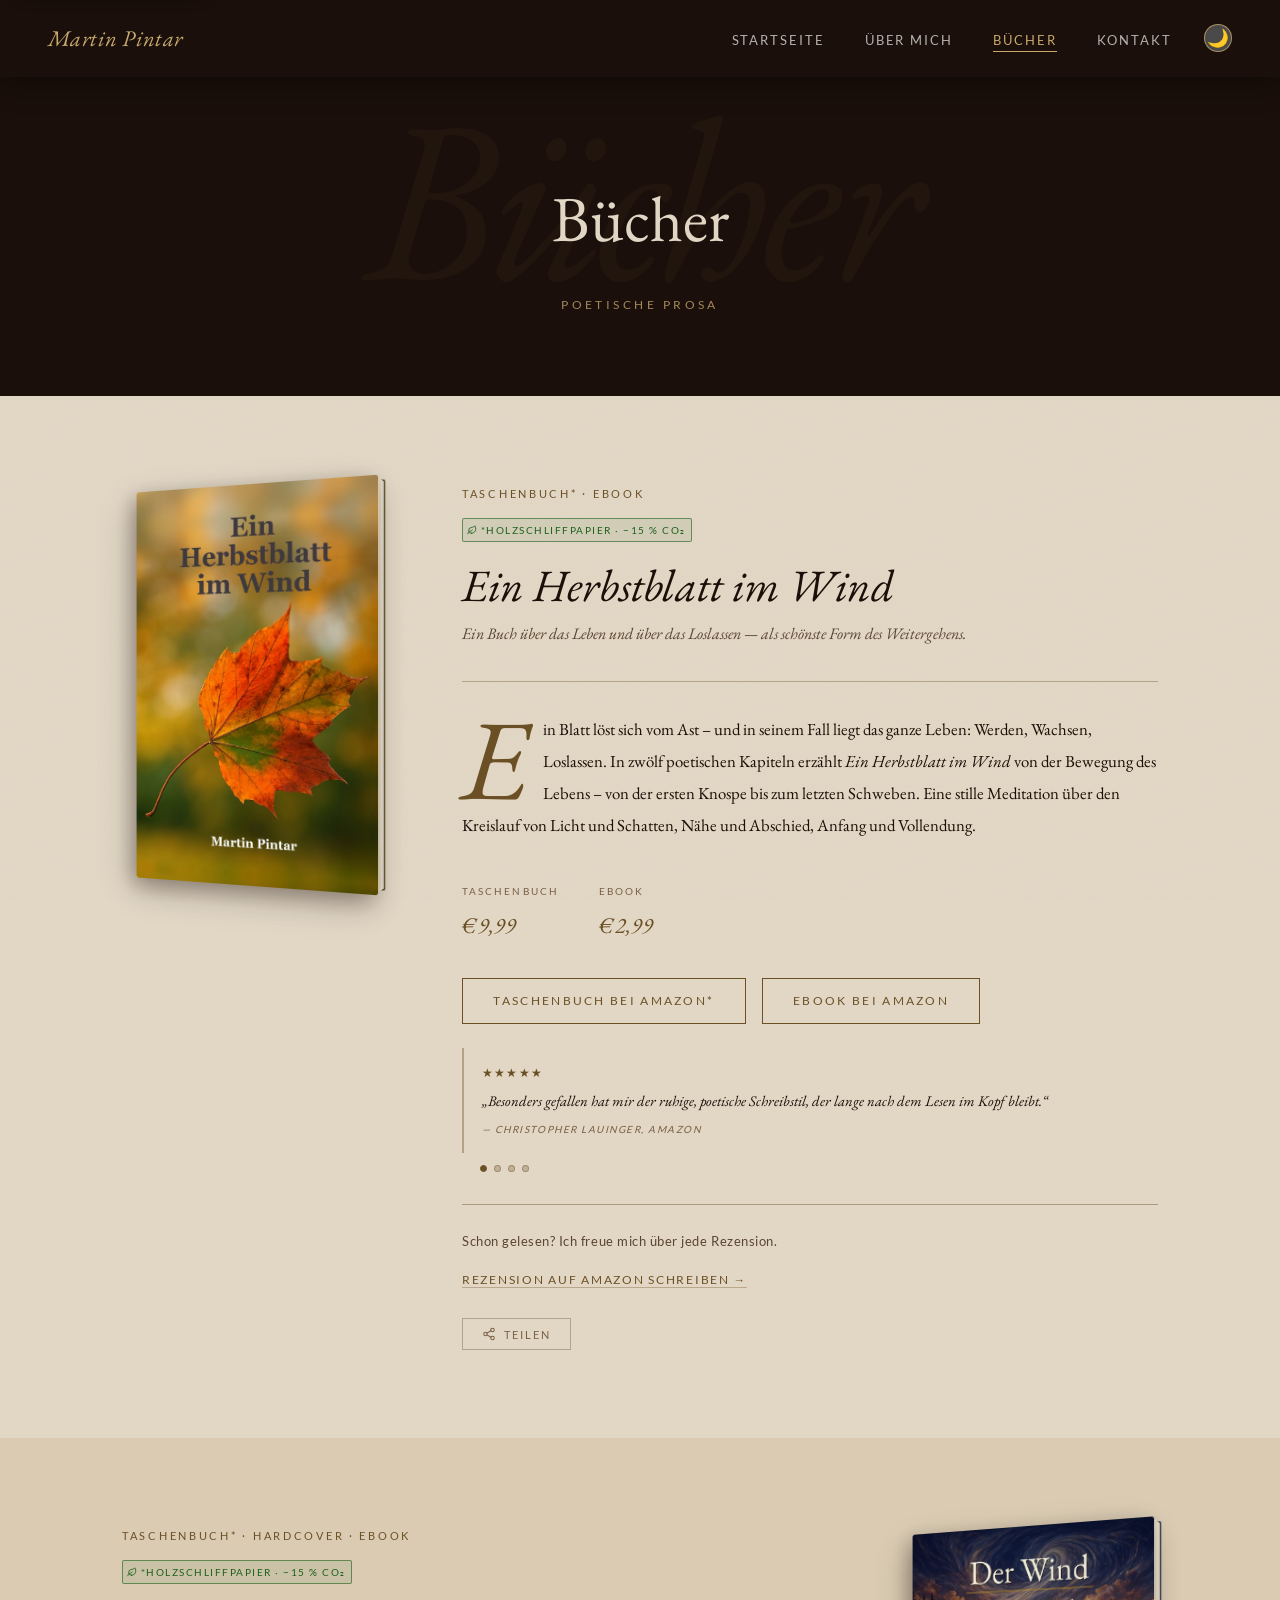
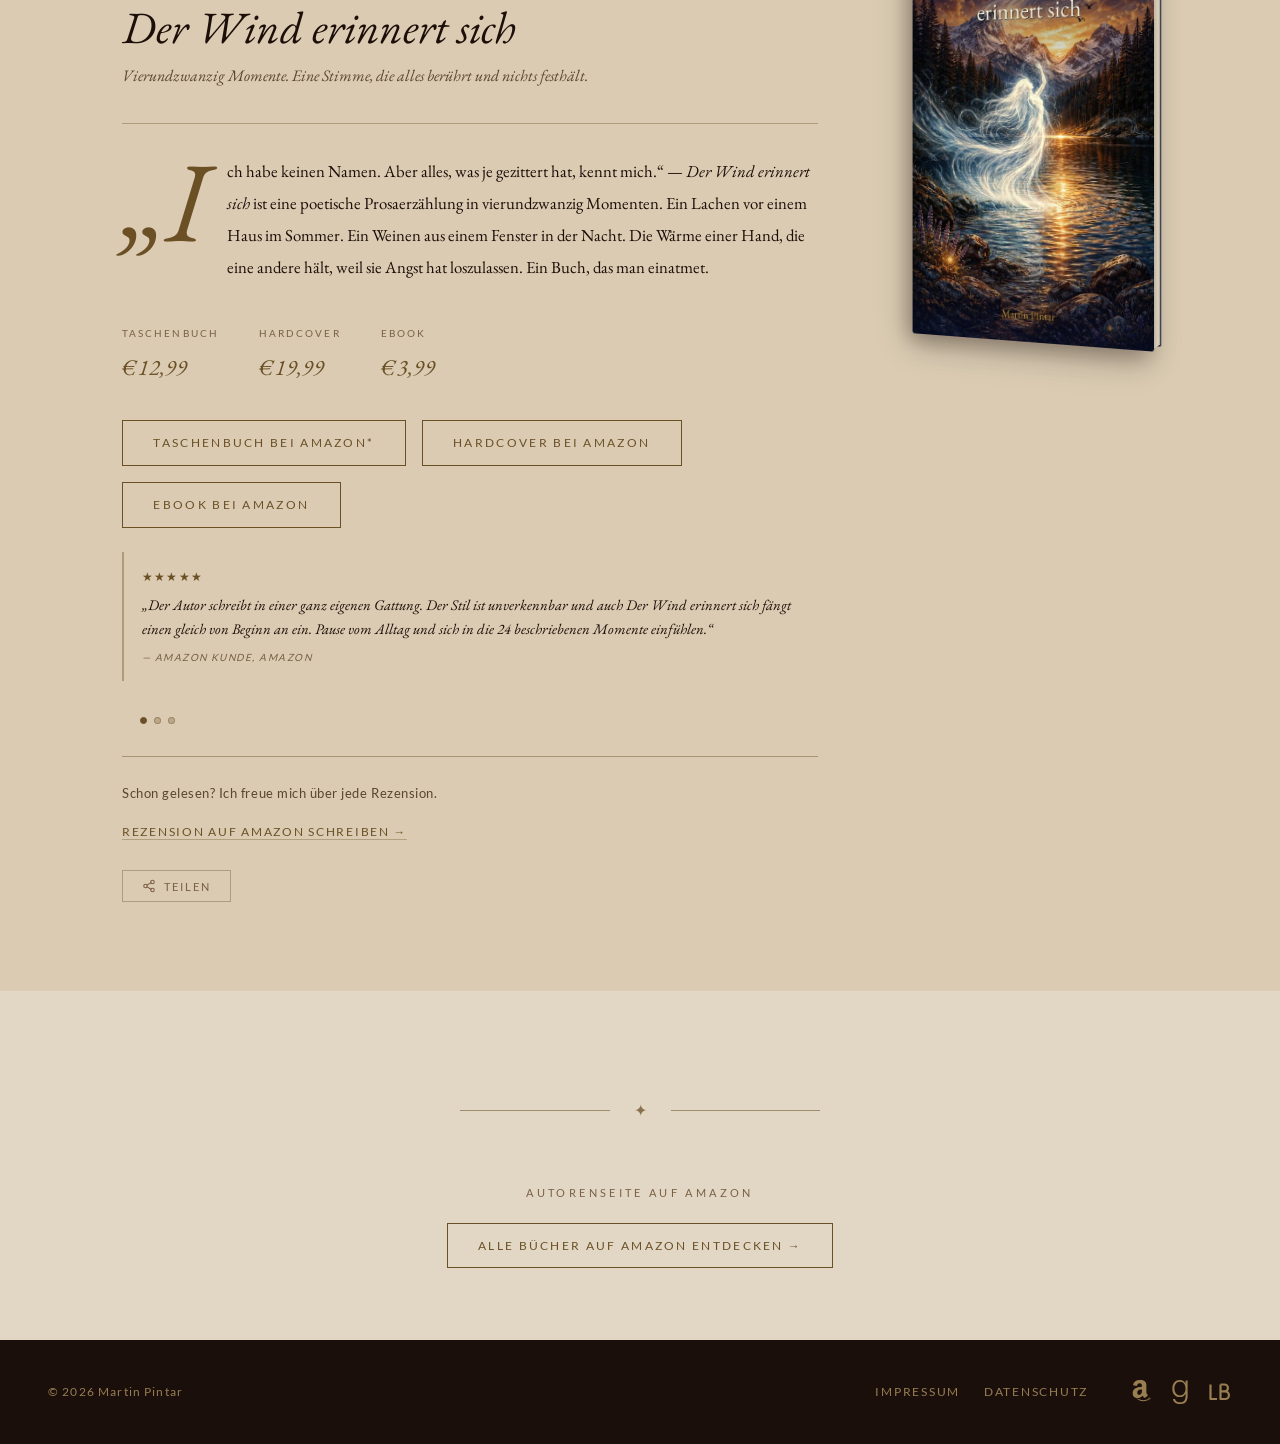
==== buecher/index.html @ 74aa2c6c "robots.txt: Deko-Videos fuer Crawler sperren (Search Console Videoindexierung)" ====
<!DOCTYPE html>
<html lang="de">
<head>
  <meta charset="UTF-8">
  <script>(function(){var t=localStorage.getItem('mp-theme');if(!t)t=window.matchMedia('(prefers-color-scheme: dark)').matches?'dark':'light';document.documentElement.setAttribute('data-theme',t);})();</script>
  <meta name="viewport" content="width=device-width, initial-scale=1.0">
  <meta name="theme-color" content="#1A0F0A">
  <meta name="description" content="Poetische Prosa über Vergehen und Loslassen: „Ein Herbstblatt im Wind“ und „Der Wind erinnert sich“ — beide Bücher von Martin Pintar jetzt bei Amazon.">
  <title>Bücher — Martin Pintar</title>
  <link rel="canonical" href="https://martinpintar.at/buecher/">
  <meta property="og:type" content="website">
  <meta property="og:locale" content="de_AT">
  <meta property="og:url" content="https://martinpintar.at/buecher/">
  <meta property="og:title" content="Bücher — Martin Pintar">
  <meta property="og:description" content="&#x201E;Ein Herbstblatt im Wind&#x201C; und &#x201E;Der Wind erinnert sich&#x201C; — poetische Prosa von Martin Pintar, jetzt bei Amazon.">
  <meta property="og:image" content="https://martinpintar.at/assets/images/og-image-2026-10.jpg">
  <meta property="og:image:width" content="1200">
  <meta property="og:image:height" content="630">
  <meta property="og:image:alt" content="Die Buchcover von „Ein Herbstblatt im Wind“ und „Der Wind erinnert sich“ neben dem Schriftzug Martin Pintar">
  <meta property="og:site_name" content="Martin Pintar">
  <meta name="twitter:card" content="summary_large_image">
  <meta name="twitter:title" content="Bücher — Martin Pintar">
  <meta name="twitter:description" content="„Ein Herbstblatt im Wind“ und „Der Wind erinnert sich“ — poetische Prosa von Martin Pintar, jetzt bei Amazon.">
  <meta name="twitter:image" content="https://martinpintar.at/assets/images/og-image-2026-10.jpg">
  <meta name="twitter:image:alt" content="Die Buchcover von „Ein Herbstblatt im Wind“ und „Der Wind erinnert sich“ neben dem Schriftzug Martin Pintar">
  <script type="application/ld+json">
  [
    {
      "@context": "https://schema.org",
      "@type": "Book",
      "name": "Ein Herbstblatt im Wind",
      "author": { "@type": "Person", "name": "Martin Pintar" },
      "image": "https://martinpintar.at/assets/images/herbstblatt-cover-2026-10.jpg",
      "inLanguage": "de",
      "genre": "Poetische Prosa",
      "isbn": "9798258883971",
      "url": "https://www.amazon.de/dp/B0GYS3BBGW",
      "sameAs": "https://data.onb.ac.at/rec/AC18091130",
      "additionalProperty": {
        "@type": "PropertyValue",
        "name": "Druckpapier",
        "value": "Holzschliffpapier — mind. 15 % weniger CO₂-Emissionen"
      },
      "offers": [
        { "@type": "Offer", "price": "9.99", "priceCurrency": "EUR", "name": "Taschenbuch",
          "url": "https://www.amazon.de/dp/B0GYS3BBGW", "availability": "https://schema.org/InStock" },
        { "@type": "Offer", "price": "2.99",  "priceCurrency": "EUR", "name": "eBook",
          "url": "https://www.amazon.de/dp/B0GYVGX87T", "availability": "https://schema.org/InStock" }
      ]
    },
    {
      "@context": "https://schema.org",
      "@type": "Book",
      "name": "Der Wind erinnert sich",
      "author": { "@type": "Person", "name": "Martin Pintar" },
      "image": "https://martinpintar.at/assets/images/wind-cover.jpg",
      "inLanguage": "de",
      "genre": "Poetische Prosa",
      "isbn": "9798258887832",
      "url": "https://www.amazon.de/dp/B0GYQMR2WS",
      "sameAs": "https://data.onb.ac.at/rec/AC17895064",
      "offers": [
        { "@type": "Offer", "price": "12.99", "priceCurrency": "EUR", "name": "Taschenbuch",
          "url": "https://www.amazon.de/dp/B0HP9TMFHB", "availability": "https://schema.org/InStock",
          "itemOffered": {
            "@type": "Product",
            "name": "Der Wind erinnert sich (Taschenbuch)",
            "additionalProperty": {
              "@type": "PropertyValue",
              "name": "Druckpapier",
              "value": "Holzschliffpapier — mind. 15 % weniger CO₂-Emissionen"
            }
          } },
        { "@type": "Offer", "price": "19.99", "priceCurrency": "EUR", "name": "Hardcover",
          "url": "https://www.amazon.de/dp/B0GYQMR2WS", "availability": "https://schema.org/InStock" },
        { "@type": "Offer", "price": "3.99",  "priceCurrency": "EUR", "name": "eBook",
          "url": "https://www.amazon.de/dp/B0GYT1FB84", "availability": "https://schema.org/InStock" }
      ]
    }
  ]
  </script>
  <link rel="preload" href="/assets/fonts/eb-garamond-latin.woff2" as="font" type="font/woff2" crossorigin>
  <link rel="preload" href="/assets/fonts/eb-garamond-italic-latin.woff2" as="font" type="font/woff2" crossorigin>
  <link rel="preload" href="/assets/fonts/lato-400-latin.woff2" as="font" type="font/woff2" crossorigin>
  <link rel="stylesheet" href="/css/style.css?v=202611051555">
  <!-- Seitenübergang Startseite → Bücher: Cover gleitet an seinen Platz (Chrome, Safari 18.2+).
       Rendern wartet, bis #main geparst ist; der Ziel-Eintrag wird sofort sichtbar gesetzt.
       Bei normaler Navigation (nicht Zurück/Vor) springt die Seite vor dem ersten Frame ohne Animation
       zur Sprungmarke, damit das Cover kein wanderndes Ziel verfolgt; sanftes Scrollen ruht nur für die Dauer des Übergangs.
       Die Klasse vt-buch blendet die Startseite sofort aus; die Bücherseite blendet danach langsam ein, die Navigation bleibt als eigene Gruppe stehen. -->
  <link rel="expect" href="#main" blocking="render">
  <script>addEventListener('pagereveal',function(e){if(!e.viewTransition||!location.hash)return;var a=document.getElementById(location.hash.slice(1));var b=a&&a.querySelector('.book-3d');if(!b)return;a.style.transition='none';a.classList.add('visible');var h=document.documentElement;b.style.viewTransitionName='buch-cover';var nv=document.querySelector('.nav');if(nv)nv.style.viewTransitionName='site-nav';h.classList.add('vt-buch');var n=window.navigation&&navigation.activation,t=n?n.navigationType:(performance.getEntriesByType('navigation')[0]||{}).type;if(t==='push'||t==='navigate'){h.style.scrollBehavior='auto';a.scrollIntoView({block:'start',behavior:'instant'});}e.viewTransition.finished.finally(function(){b.style.viewTransitionName='';if(nv)nv.style.viewTransitionName='';h.classList.remove('vt-buch');h.style.scrollBehavior='';});});</script>
  <link rel="icon" type="image/svg+xml" href="/assets/favicon.svg">
  <link rel="icon" type="image/png" sizes="32x32" href="/assets/favicon-32x32.png">
  <link rel="apple-touch-icon" href="/assets/apple-touch-icon.png">
</head>
<body>

  <a href="#main" class="skip-link">Zum Inhalt springen</a>

  <nav class="nav nav--always-dark" id="nav">
    <a href="/" class="nav__logo">Martin Pintar</a>
    <div class="nav__actions">
      <ul class="nav__links" role="list">
        <li><a href="/"      class="nav__link">Startseite</a></li>
        <li><a href="/ueber-mich/" class="nav__link">Über mich</a></li>
        <li><a href="/buecher/"    class="nav__link">Bücher</a></li>
        <li><a href="/kontakt/"    class="nav__link">Kontakt</a></li>
      </ul>
      <button class="nav__theme-toggle" id="theme-toggle" aria-label="Dunkler Modus"></button>
      <button class="nav__toggle" aria-label="Menü öffnen" aria-expanded="false">
        <span></span><span></span><span></span>
      </button>
    </div>
  </nav>

  <div class="page-hero" data-bg="Bücher">
    <h1 class="page-hero__title">Bücher</h1>
    <p class="page-hero__sub">Poetische Prosa</p>
  </div>

  <main id="main">

    <article id="herbstblatt" class="book-entry fade-in">
      <div class="book-entry__cover-col" data-modal="herbstblatt" data-cover-video="/assets/video/herbstblatt-cover-web-2026-10.mp4" role="button" tabindex="0" aria-haspopup="dialog" aria-label="Leseprobe öffnen: Ein Herbstblatt im Wind">
        <div class="book-3d">
          <div class="book-cover-media">
            <picture>
            <source srcset="/assets/images/herbstblatt-cover-2026-10.avif" type="image/avif">
            <source srcset="/assets/images/herbstblatt-cover-2026-10.webp" type="image/webp">
            <img
              src="/assets/images/herbstblatt-cover-2026-10.jpg"
              alt="Ein Herbstblatt im Wind — Buchcover von Martin Pintar"
              class="book-entry__cover"
              width="260"
              height="402"
              loading="eager"
              fetchpriority="high">
          </picture>
            <video class="book-cover-video" muted playsinline loop preload="none" aria-hidden="true" tabindex="-1"></video>
            <img class="book-cover-title" hidden src="/assets/images/herbstblatt-titel.png" alt="" aria-hidden="true" loading="lazy" decoding="async">
            <span class="cover-pill" aria-hidden="true"><svg class="cover-pill__icon" viewBox="0 0 24 24" aria-hidden="true" focusable="false" xmlns="http://www.w3.org/2000/svg"><path d="M12 6.2C9.6 4.7 6.6 4.5 3.5 5.4v13.1c3.1-.9 6.1-.7 8.5.8 2.4-1.5 5.4-1.7 8.5-.8V5.4c-3.1-.9-6.1-.7-8.5.8zM12 6.2v13.1" fill="none" stroke="currentColor" stroke-width="1.7" stroke-linecap="round" stroke-linejoin="round"/></svg>Lesen</span>
          </div>
          <span class="book-3d__pages" aria-hidden="true"></span>
        </div>
      </div>
      <div class="book-entry__text-col">
        <p class="book-entry__format">Taschenbuch* &middot; eBook</p>
        <span class="eco-badge">
          <svg xmlns="http://www.w3.org/2000/svg" width="10" height="10" viewBox="0 0 24 24" fill="none" stroke="currentColor" stroke-width="2" stroke-linecap="round" stroke-linejoin="round" aria-hidden="true"><path d="M11 20A7 7 0 0 1 9.8 6.1C15.5 5 17 4.48 19 2c1 2 2 4.18 2 8 0 5.5-4.78 10-10 10z"/><path d="M2 21c0-3 1.85-5.36 5.08-6C9.5 14.52 12 13 13 12"/></svg>
          *Holzschliffpapier &middot; &minus;15&thinsp;% CO₂
        </span>
        <h2 class="book-entry__title">Ein Herbstblatt im Wind</h2>
        <p class="book-entry__subtitle">Ein Buch über das Leben und über das Loslassen — als schönste Form des Weitergehens.</p>
        <p class="book-entry__desc">Ein Blatt löst sich vom Ast – und in seinem Fall liegt das ganze Leben: Werden, Wachsen, Loslassen. In zwölf poetischen Kapiteln erzählt <em>Ein Herbstblatt im Wind</em> von der Bewegung des Lebens – von der ersten Knospe bis zum letzten Schweben. Eine stille Meditation über den Kreislauf von Licht und Schatten, Nähe und Abschied, Anfang und Vollendung.</p>
        <div class="book-entry__prices">
          <div class="price-item">
            <p class="price-item__format">Taschenbuch</p>
            <p class="price-item__amount">€&thinsp;9,99</p>
          </div>
          <div class="price-item">
            <p class="price-item__format">eBook</p>
            <p class="price-item__amount">€&thinsp;2,99</p>
          </div>
        </div>
        <div class="book-entry__links">
          <a href="https://www.amazon.de/dp/B0GYS3BBGW" class="btn btn--fussnote" target="_blank" rel="noopener noreferrer">Taschenbuch bei Amazon</a>
          <a href="https://www.amazon.de/dp/B0GYVGX87T" class="btn" target="_blank" rel="noopener noreferrer">eBook bei Amazon</a>
        </div>
        <div class="review-slider" aria-label="Leserstimmen">
          <div class="review-slider__track" aria-live="polite">
            <div class="review-slider__slide active" aria-hidden="false">
              <div class="review-snippet">
                <div class="review-snippet__stars" role="img" aria-label="5 von 5 Sternen">★★★★★</div>
                <p class="review-snippet__quote">„Besonders gefallen hat mir der ruhige, poetische Schreibstil, der lange nach dem Lesen im Kopf bleibt.“</p>
                <cite class="review-snippet__cite">— Christopher Lauinger, Amazon</cite>
              </div>
            </div>
            <div class="review-slider__slide" aria-hidden="true">
              <div class="review-snippet">
                <div class="review-snippet__stars" role="img" aria-label="5 von 5 Sternen">★★★★★</div>
                <p class="review-snippet__quote">„Ein sehr einfühlsam geschriebenes Buch über die zyklen des Lebens.“</p>
                <cite class="review-snippet__cite">— Herbert Petschnig, Amazon (Verifizierter Kauf)</cite>
              </div>
            </div>
            <div class="review-slider__slide" aria-hidden="true">
              <div class="review-snippet">
                <div class="review-snippet__stars" role="img" aria-label="5 von 5 Sternen">★★★★★</div>
                <p class="review-snippet__quote">„Einen Pintar zu lesen, ist etwas ganz Besonderes. Das Erstlingswerk verfängt einen ab der ersten Sekunde.“</p>
                <cite class="review-snippet__cite">— Amazon Kunde, Amazon</cite>
              </div>
            </div>
            <div class="review-slider__slide" aria-hidden="true">
              <div class="review-snippet">
                <div class="review-snippet__stars" role="img" aria-label="5 von 5 Sternen">★★★★★</div>
                <p class="review-snippet__quote">„Ein sehr tolles Buch. Es spricht jede Altersgruppe an.“</p>
                <cite class="review-snippet__cite">— Raphaela Zuder, Amazon</cite>
              </div>
            </div>
          </div>
          <div class="review-slider__nav" aria-label="Rezensionen wechseln">
            <button class="review-slider__dot active" aria-label="Rezension 1 von 4" aria-pressed="true"></button>
            <button class="review-slider__dot" aria-label="Rezension 2 von 4" aria-pressed="false"></button>
            <button class="review-slider__dot" aria-label="Rezension 3 von 4" aria-pressed="false"></button>
            <button class="review-slider__dot" aria-label="Rezension 4 von 4" aria-pressed="false"></button>
          </div>
        </div>
        <div class="book-entry__review">
          <p class="book-entry__review-prompt">Schon gelesen? Ich freue mich über jede Rezension.</p>
          <a href="https://www.amazon.de/review/create-review/?asin=B0GYS3BBGW" class="book-entry__review-link" target="_blank" rel="noopener noreferrer">Rezension auf Amazon schreiben →</a>
        </div>
        <div class="book-entry__share">
          <button class="share-btn" data-share-title="Ein Herbstblatt im Wind" data-share-text="Ein Buch über das Leben und das Loslassen — von Martin Pintar." data-share-url="https://martinpintar.at/buecher/#herbstblatt" aria-label="Buch teilen">
            <svg xmlns="http://www.w3.org/2000/svg" width="14" height="14" viewBox="0 0 24 24" fill="none" stroke="currentColor" stroke-width="1.8" stroke-linecap="round" stroke-linejoin="round" aria-hidden="true"><circle cx="18" cy="5" r="3"/><circle cx="6" cy="12" r="3"/><circle cx="18" cy="19" r="3"/><line x1="8.59" y1="13.51" x2="15.42" y2="17.49"/><line x1="15.41" y1="6.51" x2="8.59" y2="10.49"/></svg>
            Teilen
          </button>
          <div class="share-fallback" id="share-fallback-herbstblatt" hidden>
            <button class="share-copy-btn" data-url="https://martinpintar.at/buecher/#herbstblatt">Link kopieren</button>
            <span class="share-copied" hidden>✓ Kopiert</span>
          </div>
        </div>
      </div>
    </article>

    <article id="wind" class="book-entry book-entry--reverse book-entry--alt fade-in">
      <div class="book-entry__cover-col" data-modal="wind" data-cover-video="/assets/video/wind-cover-web.mp4" role="button" tabindex="0" aria-haspopup="dialog" aria-label="Leseprobe öffnen: Der Wind erinnert sich">
        <div class="book-3d">
          <div class="book-cover-media">
            <picture>
            <source srcset="/assets/images/wind-cover.avif" type="image/avif">
            <source srcset="/assets/images/wind-cover.webp" type="image/webp">
            <img
              src="/assets/images/wind-cover.jpg"
              alt="Der Wind erinnert sich — Buchcover von Martin Pintar"
              class="book-entry__cover"
              width="260"
              height="416"
              loading="lazy">
          </picture>
            <video class="book-cover-video" muted playsinline loop preload="none" aria-hidden="true" tabindex="-1"></video>
            <img class="book-cover-title" src="/assets/images/wind-titel.png" alt="" aria-hidden="true" loading="lazy" decoding="async">
            <span class="cover-pill" aria-hidden="true"><svg class="cover-pill__icon" viewBox="0 0 24 24" aria-hidden="true" focusable="false" xmlns="http://www.w3.org/2000/svg"><path d="M12 6.2C9.6 4.7 6.6 4.5 3.5 5.4v13.1c3.1-.9 6.1-.7 8.5.8 2.4-1.5 5.4-1.7 8.5-.8V5.4c-3.1-.9-6.1-.7-8.5.8zM12 6.2v13.1" fill="none" stroke="currentColor" stroke-width="1.7" stroke-linecap="round" stroke-linejoin="round"/></svg>Lesen</span>
          </div>
          <span class="book-3d__pages" aria-hidden="true"></span>
        </div>
      </div>
      <div class="book-entry__text-col">
        <p class="book-entry__format">Taschenbuch* &middot; Hardcover &middot; eBook</p>
        <span class="eco-badge">
          <svg xmlns="http://www.w3.org/2000/svg" width="10" height="10" viewBox="0 0 24 24" fill="none" stroke="currentColor" stroke-width="2" stroke-linecap="round" stroke-linejoin="round" aria-hidden="true"><path d="M11 20A7 7 0 0 1 9.8 6.1C15.5 5 17 4.48 19 2c1 2 2 4.18 2 8 0 5.5-4.78 10-10 10z"/><path d="M2 21c0-3 1.85-5.36 5.08-6C9.5 14.52 12 13 13 12"/></svg>
          *Holzschliffpapier &middot; &minus;15&thinsp;% CO₂
        </span>
        <h2 class="book-entry__title">Der Wind erinnert sich</h2>
        <p class="book-entry__subtitle">Vierundzwanzig Momente. Eine Stimme, die alles berührt und nichts festhält.</p>
        <p class="book-entry__desc">„Ich habe keinen Namen. Aber alles, was je gezittert hat, kennt mich.“ — <em>Der Wind erinnert sich</em> ist eine poetische Prosaerzählung in vierundzwanzig Momenten. Ein Lachen vor einem Haus im Sommer. Ein Weinen aus einem Fenster in der Nacht. Die Wärme einer Hand, die eine andere hält, weil sie Angst hat loszulassen. Ein Buch, das man einatmet.</p>
        <div class="book-entry__prices">
          <div class="price-item">
            <p class="price-item__format">Taschenbuch</p>
            <p class="price-item__amount">€&thinsp;12,99</p>
          </div>
          <div class="price-item">
            <p class="price-item__format">Hardcover</p>
            <p class="price-item__amount">€&thinsp;19,99</p>
          </div>
          <div class="price-item">
            <p class="price-item__format">eBook</p>
            <p class="price-item__amount">€&thinsp;3,99</p>
          </div>
        </div>
        <div class="book-entry__links">
          <a href="https://www.amazon.de/dp/B0HP9TMFHB" class="btn btn--fussnote" target="_blank" rel="noopener noreferrer">Taschenbuch bei Amazon</a>
          <a href="https://www.amazon.de/dp/B0GYQMR2WS" class="btn" target="_blank" rel="noopener noreferrer">Hardcover bei Amazon</a>
          <a href="https://www.amazon.de/dp/B0GYT1FB84" class="btn" target="_blank" rel="noopener noreferrer">eBook bei Amazon</a>
        </div>
        <div class="review-slider" aria-label="Leserstimmen">
          <div class="review-slider__track" aria-live="polite">
            <div class="review-slider__slide active" aria-hidden="false">
              <div class="review-snippet">
                <div class="review-snippet__stars" role="img" aria-label="5 von 5 Sternen">★★★★★</div>
                <p class="review-snippet__quote">„Der Autor schreibt in einer ganz eigenen Gattung. Der Stil ist unverkennbar und auch Der Wind erinnert sich fängt einen gleich von Beginn an ein. Pause vom Alltag und sich in die 24 beschriebenen Momente einfühlen.“</p>
                <cite class="review-snippet__cite">— Amazon Kunde, Amazon</cite>
              </div>
            </div>
            <div class="review-slider__slide" aria-hidden="true">
              <div class="review-snippet">
                <div class="review-snippet__stars" role="img" aria-label="5 von 5 Sternen">★★★★★</div>
                <p class="review-snippet__quote">„Dieses Buch hat mich auf eine Art erwischt, die ich nicht erwartet hatte. Der Wind als stiller Begleiter menschlicher Momente — das klingt abstrakt, fühlt sich aber beim Lesen erstaunlich nah an. Eine Sprache, die atmet. Ich hab einzelne Sätze mehrmals gelesen, einfach weil sie schön sind.“</p>
                <cite class="review-snippet__cite">— Sandro Colazzo, Amazon (Verifizierter Kauf)</cite>
              </div>
            </div>
            <div class="review-slider__slide" aria-hidden="true">
              <div class="review-snippet">
                <div class="review-snippet__stars" role="img" aria-label="5 von 5 Sternen">★★★★★</div>
                <p class="review-snippet__quote">„Ein sehr tiefsinniges Buch in lyrischer Schreibweise, das zum Nachdenken über die einzelnen Lebenszyklen anregt.“</p>
                <cite class="review-snippet__cite">— Herbert Petschnig, Amazon (Verifizierter Kauf)</cite>
              </div>
            </div>
          </div>
          <div class="review-slider__nav" aria-label="Rezensionen wechseln">
            <button class="review-slider__dot active" aria-label="Rezension 1 von 3" aria-pressed="true"></button>
            <button class="review-slider__dot" aria-label="Rezension 2 von 3" aria-pressed="false"></button>
            <button class="review-slider__dot" aria-label="Rezension 3 von 3" aria-pressed="false"></button>
          </div>
        </div>
        <div class="book-entry__review">
          <p class="book-entry__review-prompt">Schon gelesen? Ich freue mich über jede Rezension.</p>
          <a href="https://www.amazon.de/review/create-review/?asin=B0GYQMR2WS" class="book-entry__review-link" target="_blank" rel="noopener noreferrer">Rezension auf Amazon schreiben →</a>
        </div>
        <div class="book-entry__share">
          <button class="share-btn" data-share-title="Der Wind erinnert sich" data-share-text="Vierundzwanzig Momente. Eine Stimme, die alles berührt und nichts festhält. — Martin Pintar." data-share-url="https://martinpintar.at/buecher/#wind" aria-label="Buch teilen">
            <svg xmlns="http://www.w3.org/2000/svg" width="14" height="14" viewBox="0 0 24 24" fill="none" stroke="currentColor" stroke-width="1.8" stroke-linecap="round" stroke-linejoin="round" aria-hidden="true"><circle cx="18" cy="5" r="3"/><circle cx="6" cy="12" r="3"/><circle cx="18" cy="19" r="3"/><line x1="8.59" y1="13.51" x2="15.42" y2="17.49"/><line x1="15.41" y1="6.51" x2="8.59" y2="10.49"/></svg>
            Teilen
          </button>
          <div class="share-fallback" id="share-fallback-wind" hidden>
            <button class="share-copy-btn" data-url="https://martinpintar.at/buecher/#wind">Link kopieren</button>
            <span class="share-copied" hidden>✓ Kopiert</span>
          </div>
        </div>
      </div>
    </article>

    <div class="container amazon-cta">
      <div class="ornament fade-in" aria-hidden="true">
        <span class="ornament__glyph">✦</span>
      </div>
      <p class="section__label fade-in">Autorenseite auf Amazon</p>
      <a href="https://www.amazon.de/stores/Martin-Pintar/author/B0GZ8LCJNZ"
         class="btn fade-in"
         target="_blank"
         rel="noopener noreferrer">
        Alle Bücher auf Amazon entdecken →
      </a>
    </div>

  </main>

  <footer class="footer">
    <span class="footer__copy">© 2026 Martin Pintar</span>
    <div class="footer__links-group">
      <a href="/impressum/" class="footer__link">Impressum</a>
      <a href="/datenschutz/" class="footer__link">Datenschutz</a>
      <span class="footer__icons">
        <a href="https://www.amazon.de/stores/Martin-Pintar/author/B0GZ8LCJNZ" class="footer__link footer__amazon-link" aria-label="Autorenseite auf Amazon" target="_blank" rel="noopener noreferrer">
          <svg xmlns="http://www.w3.org/2000/svg" viewBox="0 0 24 24" width="24" height="24" fill="currentColor" aria-hidden="true"><path fill-rule="evenodd" d="M13.958 10.09c0 1.232.029 2.256-.591 3.351-.502.891-1.301 1.438-2.186 1.438-1.214 0-1.922-.924-1.922-2.292 0-2.692 2.415-3.182 4.699-3.182v.685zm3.186 7.705c-.209.189-.512.201-.745.074-1.047-.872-1.234-1.276-1.814-2.106-1.734 1.769-2.962 2.297-5.209 2.297-2.66 0-4.731-1.641-4.731-4.925 0-2.565 1.391-4.309 3.37-5.164 1.715-.754 4.11-.891 5.942-1.099v-.41c0-.753.058-1.642-.383-2.294-.384-.579-1.124-.818-1.774-.818-1.206 0-2.284.618-2.548 1.899-.054.285-.261.567-.549.582l-3.061-.333c-.259-.056-.548-.266-.472-.661.704-3.716 4.06-4.838 7.066-4.838 1.537 0 3.546.41 4.758 1.574 1.537 1.436 1.39 3.352 1.39 5.438v4.923c0 1.481.616 2.13 1.195 2.932.204.287.249.63-.01.839-.647.541-1.794 1.537-2.425 2.097l-.001-.007zM20.945 19.44c-1.513 1.113-3.709 1.705-5.604 1.705-2.65 0-5.036-.978-6.838-2.608-.142-.128-.015-.303.155-.203 1.945 1.132 4.349 1.812 6.832 1.812 1.675 0 3.516-.348 5.212-1.066.256-.108.471.168.243.36zM21.747 18.527c-.195-.249-1.286-.118-1.777-.059-.149.018-.172-.112-.037-.206.871-.613 2.298-.436 2.466-.231.168.207-.044 1.638-.861 2.321-.125.106-.245.05-.19-.089.184-.458.596-1.486.399-1.736z"/></svg>
        </a>
        <a href="https://www.goodreads.com/author/show/70007332.Martin_Pintar" class="footer__link footer__goodreads-link" aria-label="Autorenprofil auf Goodreads" target="_blank" rel="noopener noreferrer">
          <svg xmlns="http://www.w3.org/2000/svg" viewBox="0 0 24 24" width="24" height="24" fill="currentColor" aria-hidden="true"><path d="M11.43 23.995c-3.608-.208-6.274-2.077-6.448-5.078.695.007 1.375-.013 2.07-.006.224 1.342 1.065 2.43 2.683 3.026 1.583.496 3.737.46 5.082-.174 1.351-.636 2.145-1.822 2.503-3.577.212-1.042.236-1.734.231-2.92l-.005-1.631h-.059c-1.245 2.564-3.315 3.53-5.59 3.475-5.74-.054-7.68-4.534-7.528-8.606.01-5.241 3.22-8.537 7.557-8.495 2.354-.14 4.605 1.362 5.554 3.37l.059.002.002-2.918 2.099.004-.002 15.717c-.193 7.04-4.376 7.89-8.209 7.811zm6.1-15.633c-.096-3.26-1.601-6.62-5.503-6.645-3.954-.017-5.625 3.592-5.604 6.85-.013 3.439 1.643 6.305 4.703 6.762 4.532.591 6.551-3.411 6.404-6.967z"/></svg>
        </a>
        <a href="https://www.lovelybooks.de/autor/Martin-Pintar/" class="footer__link footer__lovelybooks-link" aria-label="Autorenprofil auf LovelyBooks" target="_blank" rel="noopener noreferrer">
          <svg xmlns="http://www.w3.org/2000/svg" viewBox="0 0 24 24" width="24" height="24" fill="none" stroke="currentColor" stroke-width="2.2" stroke-linejoin="round" aria-hidden="true"><path d="M2.5 4.5v14.5h6.5"/><path d="M12.5 4.5h4a3.2 3.2 0 0 1 0 6.9h-4M12.5 4.5V19h4.6a3.8 3.8 0 0 0 0-7.6"/></svg>
        </a>
      </span>
    </div>
  </footer>

  <dialog class="modal-dialog" id="modal-herbstblatt" aria-labelledby="modal-herbstblatt-title">
    <div class="modal">
      <div class="modal__page" tabindex="-1">
        <div class="modal__hero" aria-hidden="true" data-hero-video="/assets/video/herbstblatt-cover-web-2026-10.mp4">
          <video muted playsinline loop preload="none" tabindex="-1"></video>
        </div>
        <div class="modal__header">
          <span class="modal__label">Leseprobe</span>
          <h2 class="modal__title" id="modal-herbstblatt-title">Ein Herbstblatt im Wind</h2>
          <button class="modal__close" aria-label="Schließen">Schließen</button>
        </div>
        <div class="modal__body">
          <div class="modal__ornament" aria-hidden="true"><span class="modal__ornament-glyph">❧</span></div>
          <div class="modal__text">
            <p class="modal__prolog-label">Aus Kapitel 9 — Das gezeichnete Blatt</p>
            <p>Die Tage sind kürzer geworden. Das Haus ist stiller. Die Kinder, einst laut und voller Bewegung, sind ausgezogen, führen ihre eigenen Sommer. Zurück bleiben Räume voller Stimmen, die man noch hören kann, wenn man die Augen schließt. Kein Schmerz – nur ein weiches Ziehen, wie Wind, der alte Vorhänge bewegt.</p>
            <p>Der Mensch geht öfter hinaus in den Garten. Er spürt, wie die Luft schwerer, aber klarer wird. Jede Bewegung ist bewusster, jeder Atemzug ein kleines Gebet. Er sammelt ein Blatt auf, betrachtet es in der Hand. Die Adern zeichnen ein Muster – wie das eigene Leben: kein gerader Weg, aber ein zusammenhängendes Ganzes.</p>
            <p>Das Blatt, das er hält, bricht nicht, obwohl es trocken ist. Es biegt sich, hält stand, so wie er selbst dem Wind standgehalten hat. Er lächelt. Denn er weiß: Stärke ist nicht das Fehlen von Brüchen, sondern das Weiterleben trotz ihnen.</p>
            <p>Der Abend senkt sich über das Land. Ein weiches Gold legt sich über die Felder, über Dächer, über Bäume, über alles Vergangene. Das Licht malt keine Zukunft, es segnet die Gegenwart.</p>
            <p>Der Mensch sitzt auf der Bank vor seinem Haus. Er spürt den Wind, der von Westen kommt, die Kühle, die nach Erde riecht. Und in diesem Moment weiß er, dass nichts verloren ist. Dass alles, was war, in ihm weiterklingt – wie der Nachhall einer Melodie, die nie wirklich endet.</p>
            <p>Das Blatt löst sich. Nicht aus Angst, sondern aus Einsicht. Es fällt nicht – es gleitet. Und während es sinkt, fängt das Licht es ein, lässt es leuchten, als wäre es nie schöner gewesen.</p>
            <p>So geht der Mensch in seine späten Tage – nicht gebrochen, sondern gezeichnet. Nicht vergangen, sondern vervollständigt. Denn das Leben hat ihn nicht genommen, es hat ihn geschrieben.</p>
          </div>
          <div class="modal__footer">
            <span class="modal__end-mark">— Leseprobe endet hier —</span>
            <div class="modal__footer-actions">
              <a href="https://www.amazon.de/dp/B0GYS3BBGW" class="btn" target="_blank" rel="noopener noreferrer">Taschenbuch bei Amazon</a>
              <a href="https://www.amazon.de/dp/B0GYVGX87T" class="btn" target="_blank" rel="noopener noreferrer">eBook bei Amazon</a>
            </div>
          </div>
        </div>
      </div>
    </div>
  </dialog>

  <dialog class="modal-dialog" id="modal-wind" aria-labelledby="modal-wind-title">
    <div class="modal">
      <div class="modal__page" tabindex="-1">
        <div class="modal__hero" aria-hidden="true" data-hero-video="/assets/video/wind-cover-web.mp4">
          <video muted playsinline loop preload="none" tabindex="-1"></video>
        </div>
        <div class="modal__header">
          <span class="modal__label">Leseprobe</span>
          <h2 class="modal__title" id="modal-wind-title">Der Wind erinnert sich</h2>
          <button class="modal__close" aria-label="Schließen">Schließen</button>
        </div>
        <div class="modal__body">
          <div class="modal__ornament" aria-hidden="true"><span class="modal__ornament-glyph">✦</span></div>
          <div class="modal__text">
            <p class="modal__prolog-label">Aus Kapitel 4 — Der Geruch von Brot</p>
            <p>Ich streiche ums Haus und finde das Fenster, das einen Spalt offen steht. Ich trete ein, vorsichtig, wie ein Gast, der weiß, dass man hier nicht klopft, sondern einfach kommt.</p>
            <div class="modal__break" aria-hidden="true">&lsaquo;&rsaquo;</div>
            <p>Die Frau steht am Tisch. Ihre Hände liegen im Teig, nicht auf ihm — als würden sie mit ihm sprechen, nicht ihn formen. Sie drückt, faltet, dreht, und jede Bewegung hat die Ruhe von etwas, das nicht mehr gelernt werden muss. Es ist in die Finger gewandert, in die Handgelenke, in die Schultern. Der Körper erinnert sich an Dinge, die der Kopf längst vergessen hat.</p>
            <p>Sie ist alt. Nicht gebeugt, nicht müde — nur lange da. Ihr Gesicht trägt Linien, die nach innen führen, nicht nach unten. Ihre Augen sind wach, aber sie schauen nicht auf den Teig. Sie schauen auf etwas, das hinter dem Teig liegt — auf eine andere Küche vielleicht, eine andere Zeit, andere Hände auf demselben Holz.</p>
            <p>Hinter ihr, auf einem Stuhl, der etwas zu hoch ist, sitzt ein Kind. Es hat die Beine angezogen, die Arme auf die Knie gelegt, das Kinn darauf. Es sieht zu. Nicht ungeduldig, nicht gelangweilt. Mit jener Aufmerksamkeit, die nur Kinder haben — ganz, ungeteilt, ohne Fragen.</p>
            <p>Es sagt nichts. Sie sagt nichts.</p>
            <p>Der Teig spricht für beide. Er sagt: Ich bin da. Ich werde warm werden. Ich werde euch nähren. Und ihr werdet euch an mich erinnern, lange nachdem dieser Nachmittag vergangen ist.</p>
            <div class="modal__break" aria-hidden="true">&lsaquo;&rsaquo;</div>
            <p>Draußen steht der Herbst still. Die Blätter an dem Baum vor dem Fenster haben sich gefärbt, aber sie fallen noch nicht. Sie warten, wie der Teig wartet — auf den richtigen Moment, auf die Wärme, die sie löst.</p>
            <p>Die Frau schiebt das Brot in den Ofen. Eine Bewegung, die sie tausendmal gemacht hat. Und doch ist sie jedes Mal anders — ein bisschen langsamer, ein bisschen bedächtiger, als wüsste sie, dass nichts so selbstverständlich ist, wie es aussieht.</p>
            <p>Das Kind rutscht vom Stuhl und stellt sich neben sie. Es reicht ihr nicht bis zur Schulter, aber es lehnt sich an ihren Arm, und sie lässt es geschehen, ohne den Blick vom Ofen zu nehmen. So stehen sie da, eine alte Frau und ein kleines Kind, und warten auf Brot.</p>
            <p>Es ist still. Nur das Knacken des Ofens. Nur ich, lauschend am Fenster.</p>
            <p>Und dann, langsam, beginnt es zu riechen.</p>
          </div>
          <div class="modal__footer">
            <span class="modal__end-mark">— Leseprobe endet hier —</span>
            <div class="modal__footer-actions">
              <a href="https://www.amazon.de/dp/B0HP9TMFHB" class="btn" target="_blank" rel="noopener noreferrer">Taschenbuch bei Amazon</a>
              <a href="https://www.amazon.de/dp/B0GYQMR2WS" class="btn" target="_blank" rel="noopener noreferrer">Hardcover bei Amazon</a>
              <a href="https://www.amazon.de/dp/B0GYT1FB84" class="btn" target="_blank" rel="noopener noreferrer">eBook bei Amazon</a>
            </div>
          </div>
        </div>
      </div>
    </div>
  </dialog>

  <script src="/js/main.js?v=202611051555"></script>
  <script data-goatcounter="https://coolp315.goatcounter.com/count"
          async src="//gc.zgo.at/count.js"></script>
</body>
</html>
---- css/style.css ----
/* ============================================================
   style.css — Martin Pintar Autorwebsite

   Aufbau in Kaskaden-Ebenen (@layer): Eine spätere Ebene gewinnt
   unabhängig von der Spezifität; innerhalb einer Ebene gelten wie
   gewohnt Spezifität und Reihenfolge.
     reset         Browser-Grundwerte glätten
     base          Farb-Tokens (hell/dunkel), Schrift, Fokus, Körnung
     layout        Seitencontainer, Abschnitte
     components    Bausteine von der Navigation bis zur Leseprobe
     enhancements  Einblendungen, Seitenübergänge, Initialen
     utilities     Hilfsklassen
     overrides     Reduzierte Bewegung, Druck
   Außerhalb der Ebenen: @font-face, @property, @view-transition.

   Dark Mode: Nur die Tokens in base wechseln (html[data-theme="dark"]),
   Bausteine verwenden ausschließlich Tokens. Transparente Varianten
   entstehen mit color-mix() aus dem Token.
   ============================================================ */
@layer reset, base, layout, components, enhancements, utilities, overrides;

/* EB Garamond — self-hosted */
@font-face {
  font-family: 'EB Garamond';
  font-style: normal;
  font-weight: 400 500;
  font-display: swap;
  src: url('../assets/fonts/eb-garamond-latin-ext.woff2') format('woff2');
  unicode-range: U+0100-02BA, U+02BD-02C5, U+02C7-02CC, U+02CE-02D7, U+02DD-02FF, U+0304, U+0308, U+0329, U+1D00-1DBF, U+1E00-1E9F, U+1EF2-1EFF, U+2020, U+20A0-20AB, U+20AD-20C0, U+2113, U+2C60-2C7F, U+A720-A7FF;
}
@font-face {
  font-family: 'EB Garamond';
  font-style: normal;
  font-weight: 400 500;
  font-display: swap;
  src: url('../assets/fonts/eb-garamond-latin.woff2') format('woff2');
  unicode-range: U+0000-00FF, U+0131, U+0152-0153, U+02BB-02BC, U+02C6, U+02DA, U+02DC, U+0304, U+0308, U+0329, U+2000-206F, U+20AC, U+2122, U+2191, U+2193, U+2212, U+2215, U+FEFF, U+FFFD;
}
@font-face {
  font-family: 'EB Garamond';
  font-style: italic;
  font-weight: 400 500;
  font-display: swap;
  src: url('../assets/fonts/eb-garamond-italic-latin-ext.woff2') format('woff2');
  unicode-range: U+0100-02BA, U+02BD-02C5, U+02C7-02CC, U+02CE-02D7, U+02DD-02FF, U+0304, U+0308, U+0329, U+1D00-1DBF, U+1E00-1E9F, U+1EF2-1EFF, U+2020, U+20A0-20AB, U+20AD-20C0, U+2113, U+2C60-2C7F, U+A720-A7FF;
}
@font-face {
  font-family: 'EB Garamond';
  font-style: italic;
  font-weight: 400 500;
  font-display: swap;
  src: url('../assets/fonts/eb-garamond-italic-latin.woff2') format('woff2');
  unicode-range: U+0000-00FF, U+0131, U+0152-0153, U+02BB-02BC, U+02C6, U+02DA, U+02DC, U+0304, U+0308, U+0329, U+2000-206F, U+20AC, U+2122, U+2191, U+2193, U+2212, U+2215, U+FEFF, U+FFFD;
}

/* Lato — self-hosted */
@font-face {
  font-family: 'Lato';
  font-style: normal;
  font-weight: 300;
  font-display: swap;
  src: url('../assets/fonts/lato-300-latin-ext.woff2') format('woff2');
  unicode-range: U+0100-02BA, U+02BD-02C5, U+02C7-02CC, U+02CE-02D7, U+02DD-02FF, U+0304, U+0308, U+0329, U+1D00-1DBF, U+1E00-1E9F, U+1EF2-1EFF, U+2020, U+20A0-20AB, U+20AD-20C0, U+2113, U+2C60-2C7F, U+A720-A7FF;
}
@font-face {
  font-family: 'Lato';
  font-style: normal;
  font-weight: 300;
  font-display: swap;
  src: url('../assets/fonts/lato-300-latin.woff2') format('woff2');
  unicode-range: U+0000-00FF, U+0131, U+0152-0153, U+02BB-02BC, U+02C6, U+02DA, U+02DC, U+0304, U+0308, U+0329, U+2000-206F, U+20AC, U+2122, U+2191, U+2193, U+2212, U+2215, U+FEFF, U+FFFD;
}
@font-face {
  font-family: 'Lato';
  font-style: normal;
  font-weight: 400;
  font-display: swap;
  src: url('../assets/fonts/lato-400-latin-ext.woff2') format('woff2');
  unicode-range: U+0100-02BA, U+02BD-02C5, U+02C7-02CC, U+02CE-02D7, U+02DD-02FF, U+0304, U+0308, U+0329, U+1D00-1DBF, U+1E00-1E9F, U+1EF2-1EFF, U+2020, U+20A0-20AB, U+20AD-20C0, U+2113, U+2C60-2C7F, U+A720-A7FF;
}
@font-face {
  font-family: 'Lato';
  font-style: normal;
  font-weight: 400;
  font-display: swap;
  src: url('../assets/fonts/lato-400-latin.woff2') format('woff2');
  unicode-range: U+0000-00FF, U+0131, U+0152-0153, U+02BB-02BC, U+02C6, U+02DA, U+02DC, U+0304, U+0308, U+0329, U+2000-206F, U+20AC, U+2122, U+2191, U+2193, U+2212, U+2215, U+FEFF, U+FFFD;
}
@font-face {
  font-family: 'Lato';
  font-style: normal;
  font-weight: 700;
  font-display: swap;
  src: url('../assets/fonts/lato-700-latin-ext.woff2') format('woff2');
  unicode-range: U+0100-02BA, U+02BD-02C5, U+02C7-02CC, U+02CE-02D7, U+02DD-02FF, U+0304, U+0308, U+0329, U+1D00-1DBF, U+1E00-1E9F, U+1EF2-1EFF, U+2020, U+20A0-20AB, U+20AD-20C0, U+2113, U+2C60-2C7F, U+A720-A7FF;
}
@font-face {
  font-family: 'Lato';
  font-style: normal;
  font-weight: 700;
  font-display: swap;
  src: url('../assets/fonts/lato-700-latin.woff2') format('woff2');
  unicode-range: U+0000-00FF, U+0131, U+0152-0153, U+02BB-02BC, U+02C6, U+02DA, U+02DC, U+0304, U+0308, U+0329, U+2000-206F, U+20AC, U+2122, U+2191, U+2193, U+2212, U+2215, U+FEFF, U+FFFD;
}

/* Registriert, damit der Browser die Lichtposition im Verlauf animieren kann
   (unregistrierte Custom Properties springen nur) */
@property --shine {
  syntax: '<percentage>';
  inherits: false;
  initial-value: -30%;
}

/* Winkel des umlaufenden Lichtrands (Buttons, Leseprobe-Fenster) */
@property --rim-angle {
  syntax: '<angle>';
  inherits: false;
  initial-value: 0deg;
}

/* Seitenübergänge (Chrome 126+, Safari 18+); bei reduzierter Bewegung aus */
@view-transition { navigation: auto; }
@media (prefers-reduced-motion: reduce) {
  @view-transition { navigation: none; }
}


/* ============================================================
   RESET
   ============================================================ */
@layer reset {
  *, *::before, *::after { box-sizing: border-box; margin: 0; padding: 0; }

  html {
    scroll-behavior: smooth;
    -webkit-font-smoothing: antialiased;
    -moz-osx-font-smoothing: grayscale;
    background-color: #1A0F0A; /* füllt den Status-Bar-Bereich (Safe Area) auf iOS */
    overflow-x: hidden;
  }

  img    { max-width: 100%; height: auto; display: block; }
  a      { color: inherit; text-decoration: none; }
  button { cursor: pointer; background: none; border: none; }
}


/* ============================================================
   BASE: Tokens, Schrift, Fokus, Körnung
   ============================================================ */
@layer base {
  :root {
    color-scheme: light; /* Scrollleisten und Formular-Grundfarben passend zum Theme */

    /* Wechseln mit dem Theme (Dark-Werte siehe unten) */
    --cream:       #E2D7C5;
    --cream-alt:   #DACBB2;
    --brown-dark:  #1C0E08;
    --brown-mid:   #5A4530;
    --brown-light: #7A6045;
    --accent:      #6B5026;  /* Gold-Pendant fuer Creme-Flaechen (Dark Mode: = Gold) */

    /* Lesefortschritt: auf Creme dunkles Gold-Braun, sonst verschwindet das helle Gold (1,6:1).
       Fuellung gilt fuer den Balken im Leseproben-Modal; der Seitenbalken liegt auf der immer
       dunklen Navigation und bleibt Gold. Hoehe und Kante gelten fuer beide. */
    --progress-fill:   linear-gradient(to right, var(--accent), #8A6630);
    --progress-height: 3px;
    --progress-edge:   0 1px 0 var(--brown-deep);
    --eco:         #1C601C;
    --eco-border:  rgba(28, 96, 28, 0.6);
    --eco-bg:      rgba(28, 96, 28, 0.08);

    --on-dark:      #E2D7C5;                   /* Schrift auf den immer dunklen Flächen: Hero, Seitenkopf, Cover-Schilder */
    --on-dark-soft: rgba(250, 247, 242, 0.72); /* Leitsatz im Hero */
    --line-form:    rgba(28, 14, 8, 0.35);     /* Linie unter den Formularfeldern */
    --text-hint:    rgba(28, 14, 8, 0.5);      /* Datenschutzhinweis unter dem Formular */
    --share-text:   var(--brown-light);
    --share-line:   rgba(90, 69, 48, 0.35);
    --grain-blend:   multiply;
    --grain-opacity: 0.022;
    --theme-icon:   '🌙';

    /* Leseprobe als Papierseite */
    --paper:            var(--cream);
    --paper-edge:       rgba(26, 15, 10, 0.07);
    --paper-under-1:    #D3C5AE;
    --paper-under-2:    #C7B89D;
    --paper-ring:       rgba(107, 80, 38, 0.1);
    --paper-shade-1:    rgba(26, 15, 10, 0.2);
    --paper-shade-2:    rgba(26, 15, 10, 0.18);
    --paper-drop:       rgba(26, 15, 10, 0.65);
    --paper-hero-shade: rgba(26, 15, 10, 0.22);

    /* Lichtrand der Leseprobe: auf Creme fehlt der Kontrast, deshalb läuft er hier außen
       um das Blatt (über dem dunklen Hintergrund) und strahlt weich nach außen ab */
    --rim-glow:  14px;   /* Breite des Rings außerhalb des Blatts */
    --rim-fade:  10px;   /* davon weich auslaufend, der Rest (4px) voll */
    --rim-blur:  1px;
    --rim-soft:  rgba(201, 169, 110, 0.45);
    --rim-core:  #C9A96E;
    --rim-hot:   #F6DDA8;

    /* In beiden Themes gleich */
    --gold:        #C9A96E;
    --gold-light:  #DFC092;
    --brown-deep:  #1A0F0A;

    --font-serif: 'EB Garamond', 'Garamond', Georgia, serif;
    --font-sans:  'Lato', 'Helvetica Neue', sans-serif;

    --max-width:  1100px;
    --nav-height: 80px;

    --ease-smooth: cubic-bezier(0.25, 0.46, 0.45, 0.94);
    --ease-out:    cubic-bezier(0.0, 0.0, 0.2, 1);

    accent-color: var(--accent);
  }

  html[data-theme="dark"] {
    color-scheme: dark;

    --cream:       #1C1208;
    --cream-alt:   #231810;
    --brown-dark:  #EDE0CF;
    --brown-mid:   #AD9A87;
    --brown-light: #8A7466;
    --accent:      #C9A96E;

    /* Lesefortschritt: unveraendert (Gold auf dunklem Grund) */
    --progress-fill:   linear-gradient(to right, var(--gold), var(--gold-light));
    --progress-height: 2px;
    --progress-edge:   none;
    --eco:         #80B880;
    --eco-border:  rgba(128, 184, 128, 0.38);
    --eco-bg:      transparent;

    --on-dark:      #EDE0CF;
    --on-dark-soft: rgba(237, 224, 208, 0.72);
    --line-form:    rgba(237, 224, 208, 0.18);
    --text-hint:    rgba(237, 224, 207, 0.4);
    --share-text:   rgba(237, 224, 207, 0.75);
    --share-line:   rgba(237, 224, 207, 0.3);
    --grain-blend:   screen;
    --grain-opacity: 0.012;
    --theme-icon:   '☀️';

    --paper:            #1e1308;
    --paper-edge:       rgba(0, 0, 0, 0.28);
    --paper-under-1:    #2B1D10;
    --paper-under-2:    #23170C;
    --paper-ring:       rgba(201, 169, 110, 0.12);
    --paper-shade-1:    rgba(0, 0, 0, 0.5);
    --paper-shade-2:    rgba(0, 0, 0, 0.45);
    --paper-drop:       rgba(0, 0, 0, 0.85);
    --paper-hero-shade: rgba(0, 0, 0, 0.3);

  }

  @media (max-width: 480px) {
    html { font-size: 16px; }
  }

  body {
    font-family: var(--font-serif);
    font-size: 1.125rem;
    line-height: 1.85;
    font-kerning: normal;
    color: var(--brown-dark);

    /* Papierkörnung über der ganzen Seite */
    &::after {
      content: '';
      position: fixed;
      inset: 0;
      background-image: url("data:image/svg+xml,%3Csvg xmlns='http://www.w3.org/2000/svg' width='300' height='300'%3E%3Cfilter id='n'%3E%3CfeTurbulence type='fractalNoise' baseFrequency='0.75' numOctaves='4' stitchTiles='stitch'/%3E%3C/filter%3E%3Crect width='300' height='300' filter='url(%23n)' opacity='1'/%3E%3C/svg%3E");
      opacity: var(--grain-opacity);
      pointer-events: none;
      z-index: 9999;
      mix-blend-mode: var(--grain-blend);
    }

    /* Touch-Geräte: Körnung weglassen. iOS-26-Safari liest sonst das fixierte Vollflächen-Overlay
       für die Färbung der Statusleiste mit. */
    @media (hover: none) {
      &::after { content: none; display: none; }
    }
  }

  /* Auf allen Seiten: body dunkel, main creme. Safari färbt die iOS-Statusleiste (und bei scrollY 0 die untere Leiste)
     nach der body-Hintergrundfarbe, auch während eines Seitenwechsels. Wäre body creme, wird der Streifen dabei kurz creme.
     Der sichtbare Inhalt liegt in main, Navigation und Footer haben eigene Hintergründe. */
  body { background-color: var(--brown-deep); }
  main { background-color: var(--cream); }

  ::selection { background: color-mix(in srgb, var(--accent) 28%, transparent); }

  /* Typografie: ausgewogene Überschriften, keine einzelnen Wörter am Absatzende */
  h1, h2, h3,
  blockquote,
  .book-entry__subtitle,
  .book-teaser__desc,
  .hero__tagline span { text-wrap: balance; }
  p, li               { text-wrap: pretty; }

  /* Tastaturfokus: Ring in der Akzentfarbe statt Browser-Blau (auf dunklen Flächen Gold, siehe Nav/Footer).
     :where() hält die Spezifität bei null, eigene Fokusregeln einzelner Elemente gewinnen. */
  :where(a, button, input, textarea, select, [tabindex]:not([tabindex="-1"])):focus-visible {
    outline: 2px solid var(--accent);
    outline-offset: 3px;
  }

  /* Anker-Ziele nicht unter der fixierten Nav landen lassen
     (Skip-Link, buecher.html#herbstblatt / #wind) */
  #main,
  #herbstblatt,
  #wind {
    scroll-margin-top: var(--nav-height);
  }
}


/* ============================================================
   LAYOUT
   ============================================================ */
@layer layout {
  /* main ist Container: Buch- und Über-mich-Raster richten sich nach dem Platz,
     den sie tatsächlich haben (ohne Scrollleiste), nicht nach dem Fenster */
  main { container: seite / inline-size; }

  .container {
    max-width: var(--max-width);
    margin: 0 auto;
    padding: 0 2rem;
  }

  .section {
    padding: 7rem 2rem;

    @media (max-width: 768px) { padding: 5rem 1.5rem; }
  }

  .section--alt { background: var(--cream-alt); }

  .section__label {
    font-family: var(--font-sans);
    font-size: 0.7rem;
    letter-spacing: 0.3em;
    text-transform: uppercase;
    color: var(--brown-light);
    margin-bottom: 0.75rem;
  }
}


/* ============================================================
   COMPONENTS
   ============================================================ */
@layer components {

  /* ---------- Skip-Link (Barrierefreiheit) ---------- */
  .skip-link {
    position: absolute;
    top: -4rem;
    left: 1.5rem;
    z-index: 10001;
    background: var(--brown-deep);
    color: var(--gold);
    font-family: var(--font-sans);
    font-size: 0.85rem;
    font-weight: 700;
    letter-spacing: 0.02em;
    padding: 0.85rem 1.5rem;
    border-radius: 2px;
    box-shadow: 0 4px 20px rgba(0,0,0,0.4);
    transition: top 0.2s var(--ease-out);

    &:focus-visible {
      top: 1.25rem;
      outline: 2px solid var(--gold);
      outline-offset: 3px;
    }
  }

  /* Unsichtbare Farbquelle für iOS-26-Safari (Startseite, Nav anfangs transparent).
     Echtes Element, kein Pseudo-Element; ohne backdrop-filter und background-image. */
  .safari-tint {
    position: fixed;
    top: 0; left: 0; right: 0;
    height: 4px;
    background-color: #1A0F0A; /* = --brown-deep, in hellem und dunklem Design gleich */
    opacity: 0;
    pointer-events: none;
    z-index: 1002;
  }

  /* ---------- Navigation ---------- */
  .nav {
    position: fixed;
    top: 0; left: 0; right: 0;
    z-index: 1000;
    display: flex;
    justify-content: space-between;
    align-items: center;
    padding: 1.75rem 3rem;
    transition:
      background 0.5s var(--ease-smooth),
      padding    0.4s var(--ease-smooth),
      box-shadow 0.4s var(--ease-smooth);

    &.scrolled,
    &.nav--always-dark {
      background:  var(--brown-deep);
      padding:     1.1rem 3rem;
      box-shadow:  0 4px 30px rgba(0,0,0,0.4);
    }

    @media (max-width: 768px) {
      padding: 1.25rem 1.5rem;

      &.scrolled,
      &.nav--always-dark { padding: 1rem 1.5rem; }
    }
  }

  /* Fokusring auf dunklem Grund in Gold */
  .nav :focus-visible,
  .footer :focus-visible { outline-color: var(--gold); }

  .nav__actions {
    display: flex;
    align-items: center;
    gap: 2rem;

    @media (max-width: 768px) { gap: 0.75rem; }
  }

  .nav__theme-toggle {
    width: 28px;
    height: 28px;
    border: 1px solid rgba(201, 169, 110, 0.75);
    border-radius: 50%;
    background: #4A4A4A; /* neutral: passt zu light + dark */
    color: var(--brown-deep);
    font-size: 1.1rem;
    display: flex;
    align-items: center;
    justify-content: center;
    cursor: pointer;
    transition: border-color 0.3s, background 0.3s;
    flex-shrink: 0;
    padding: 0;
    line-height: 1;

    &::before { content: var(--theme-icon); }

    &:hover {
      border-color: var(--gold);
      background: #363636;
    }
  }

  .nav__logo {
    font-family: var(--font-serif);
    font-size:   1.4rem;
    font-style:  italic;
    color:       var(--gold);
    letter-spacing: 0.02em;
    transition:  opacity 0.3s;

    &:hover { opacity: 0.8; }
  }

  .nav__links {
    display: flex;
    gap: 2.5rem;
    list-style: none;

    /* Handy: Vollbild-Menü hinter dem Hamburger */
    @media (max-width: 768px) {
      display: none;
      position: fixed;
      inset: 0;
      background: var(--brown-deep);
      flex-direction: column;
      align-items: center;
      justify-content: center;
      gap: 2.75rem;

      &.open { display: flex; }
    }
  }

  .nav__link {
    font-family:    var(--font-sans);
    font-size:      0.8rem;
    font-weight:    400;
    letter-spacing: 0.15em;
    text-transform: uppercase;
    color: rgba(250, 247, 242, 0.7);
    position: relative;
    transition: color 0.3s;

    &::after {
      content: '';
      position: absolute;
      bottom: -4px; left: 0;
      width: 100%; height: 1px;
      background: var(--gold);
      transform: scaleX(0);
      transform-origin: left center;
      transition: transform 0.3s var(--ease-smooth);
    }

    &:hover,
    &.active { color: var(--gold); }

    &:hover::after,
    &.active::after { transform: scaleX(1); }

    @media (max-width: 768px) { font-size: 1rem; letter-spacing: 0.2em; }
  }

  /* Hamburger */
  .nav__toggle {
    display: none;
    flex-direction: column;
    gap: 5px;
    padding: 4px;

    & span {
      display: block;
      width: 24px; height: 1px;
      background: var(--gold);
      transition: all 0.3s;
    }

    @media (max-width: 768px) { display: flex; }
  }

  /* ---------- Hero (Startseite) ---------- */
  .hero {
    position: relative;
    height: 100vh;
    height: 100svh; /* iOS: ohne Bereich hinter der Safari-Adressleiste; alte Browser nutzen 100vh */
    min-height: 600px;
    background: var(--brown-deep);
    display: flex;
    flex-direction: column;
    align-items: center;
    justify-content: center;
    overflow: hidden;

    &::before {
      content: '';
      position: absolute;
      inset: 0;
      background:
        radial-gradient(ellipse 70% 60% at 65% 35%, rgba(201,169,110,0.09) 0%, transparent 70%),
        radial-gradient(ellipse 50% 50% at 20% 80%, rgba(44,24,16,0.6) 0%, transparent 60%);
      animation: heroGlow 9s ease-in-out infinite alternate;
    }
  }

  .hero__ghost {
    position: absolute;
    inset: 0;
    display: flex;
    align-items: center;
    justify-content: center;
    font-family: var(--font-serif);
    font-size: clamp(4rem, 12vw, 11rem);
    font-style: italic;
    color: var(--gold);
    opacity: 0.055;
    white-space: nowrap;
    user-select: none;
    pointer-events: none;
    letter-spacing: -0.02em;
  }

  .hero__content {
    position: relative;
    z-index: 2;
    text-align: center;
    padding: 2rem;
  }

  .hero__label {
    font-family: var(--font-sans);
    font-size: 0.72rem;
    letter-spacing: 0.38em;
    text-transform: uppercase;
    color: var(--gold);
    margin-bottom: 1.5rem;
    opacity: 0;
    animation: fadeUp 1s var(--ease-out) 0.4s forwards;
  }

  .hero__name {
    font-family: var(--font-serif);
    font-size: clamp(3rem, 8vw, 6.5rem);
    font-weight: 400;
    color: var(--on-dark);
    line-height: 1;
    letter-spacing: -0.02em;
    opacity: 0;
    animation:
      fadeUp   1.2s var(--ease-out) 0.7s forwards,
      nameGlow 6s   ease-in-out    3.5s infinite;
    position: relative;

    /* Gold-Schimmer: deckungsgleiche Kopie des Namens, nur ein schmaler Lichtstreifen
       ist sichtbar. Liegt über dem Glühen (text-shadow), statt es zu ersetzen. */
    &::after {
      content: attr(data-shine);
      content: attr(data-shine) / '';
      position: absolute;
      inset: 0;
      pointer-events: none;
      color: transparent;
      text-shadow: none; /* sonst erbt die Kopie das Glühen und verdoppelt es */
      background: linear-gradient(105deg,
        transparent calc(var(--shine) - 14%),
        rgba(255, 238, 200, 0.95) var(--shine),
        transparent calc(var(--shine) + 14%));
      -webkit-background-clip: text;
      background-clip: text;
      animation: nameShine 11s ease-in-out 4s infinite;
    }
  }

  .hero__divider {
    width: 55px; height: 1px;
    background: var(--gold);
    margin: 2rem auto;
    opacity: 0;
    animation: fadeIn 1s var(--ease-out) 1.3s forwards;
  }

  .hero__tagline {
    font-family: var(--font-serif);
    font-size: clamp(1.35rem, 0.95rem + 1.05vw, 1.8rem); /* <~500px Viewport greift das Minimum — Mobil bleibt unverändert */
    font-style: italic;
    color: var(--on-dark-soft);
    display: grid; /* Sätze überlagert in 1/1 — Container hält immer die Höhe des längsten */
    opacity: 0;
    animation: fadeUp 1s var(--ease-out) 1.5s forwards;

    & span {
      grid-area: 1 / 1;
      opacity: 0;
      transition: opacity 2s ease-in-out;
    }

    & span.is-visible { opacity: 1; }
  }

  .hero__scroll {
    position: absolute;
    bottom: 2.5rem;
    left: 50%;
    transform: translateX(-50%);
    display: flex;
    flex-direction: column;
    align-items: center;
    gap: 0.6rem;
    opacity: 0;
    animation: fadeIn 1s var(--ease-out) 2.2s forwards;
  }

  .hero__scroll-text {
    font-family: var(--font-sans);
    font-size: 0.62rem;
    letter-spacing: 0.22em;
    text-transform: uppercase;
    color: rgba(201, 169, 110, 0.55);
  }

  .hero__scroll-line {
    width: 1px; height: 42px;
    background: linear-gradient(to bottom, rgba(201,169,110,0.7), transparent);
    animation: scrollPulse 2.2s ease-in-out infinite;
  }

  /* Fallende Herbstblätter (main.js erzeugt sie) */
  .hero__leaf {
    position: absolute;
    top: 0;
    left: var(--leaf-left, 50%);
    font-size: var(--leaf-size, 0.8rem);
    color: rgba(201, 169, 110, 0.45);
    pointer-events: none;
    user-select: none;
    z-index: 1;
    opacity: 0;
    animation: leaf-fall var(--leaf-duration, 9s) linear var(--leaf-delay, 0s) infinite;

    & svg { display: block; width: 1em; height: 1em; }
  }

  .hero__leaf--flip svg { transform: scaleX(-1); } /* gespiegelte Blattvariante — per Rotation nicht erreichbar */

  @keyframes heroGlow {
    from { opacity: 0.6; transform: scale(1); }
    to   { opacity: 1;   transform: scale(1.04); }
  }

  @keyframes fadeUp {
    from { opacity: 0; transform: translateY(22px); }
    to   { opacity: 1; transform: translateY(0);    }
  }

  @keyframes fadeIn {
    from { opacity: 0; }
    to   { opacity: 1; }
  }

  @keyframes scrollPulse {
    0%, 100% { transform: scaleY(1);   opacity: 0.55; }
    50%       { transform: scaleY(0.5); opacity: 1;    }
  }

  @keyframes nameGlow {
    0%, 100% { text-shadow: 0 0 10px rgba(201,169,110,0.28), 0 0 28px rgba(201,169,110,0.12); }
    50%       { text-shadow: 0 0 14px rgba(201,169,110,0.95), 0 0 32px rgba(201,169,110,0.78), 0 0 60px rgba(201,169,110,0.52), 0 0 110px rgba(201,169,110,0.28); }
  }

  @keyframes nameShine {
    0%        { --shine: -30%; }
    30%, 100% { --shine: 130%; }
  }

  @keyframes leaf-fall {
    0%   { transform: translate(0,       -5vh)  rotate(0deg);   opacity: 0;    }
    8%   {                                                        opacity: 0.5;  }
    25%  { transform: translate(1.8vw,   26vh)  rotate(95deg);                 }
    50%  { transform: translate(-1.2vw,  55vh)  rotate(185deg); opacity: 0.28; }
    75%  { transform: translate(2.2vw,   80vh)  rotate(270deg);                }
    92%  {                                                        opacity: 0.12; }
    100% { transform: translate(0.6vw,   110vh) rotate(350deg); opacity: 0;    }
  }

  /* ---------- Seitenkopf der Unterseiten ---------- */
  .page-hero {
    background: var(--brown-deep);
    padding: calc(var(--nav-height) + 5rem) 3rem 5rem;
    text-align: center;
    position: relative;
    overflow: hidden;

    &::before {
      content: attr(data-bg);
      position: absolute;
      top: 50%; left: 50%;
      transform: translate(-50%, -50%);
      font-family: var(--font-serif);
      font-size: clamp(5rem, 18vw, 16rem);
      font-style: italic;
      color: var(--gold);
      opacity: 0.04;
      white-space: nowrap;
      pointer-events: none;
      letter-spacing: -0.03em;
      line-height: 1;
    }

    @media (max-width: 768px) { padding: calc(var(--nav-height) + 3.5rem) 1.5rem 4rem; }
  }

  .page-hero__title {
    font-family: var(--font-serif);
    font-size: clamp(2.5rem, 5vw, 4rem);
    font-weight: 400;
    color: var(--on-dark);
    position: relative;
  }

  .page-hero__sub {
    font-family: var(--font-sans);
    font-size: 0.72rem;
    letter-spacing: 0.3em;
    text-transform: uppercase;
    color: var(--gold);
    margin-top: 1rem;
    opacity: 0.8;
  }

  /* ---------- Ornament-Trenner ---------- */
  .ornament {
    display: flex;
    align-items: center;
    gap: 1.5rem;
    margin: 4rem auto;
    max-width: 360px;

    &::before,
    &::after {
      content: '';
      flex: 1;
      height: 1px;
      background: var(--accent);
      opacity: 0.55;
    }
  }

  .ornament__glyph {
    color: var(--accent);
    font-size: 1rem;
    opacity: 0.75;
    line-height: 1;
    font-style: normal;
  }

  /* ---------- Button ---------- */
  .btn {
    display: inline-block;
    font-family: var(--font-sans);
    font-size: 0.72rem;
    font-weight: 400;
    letter-spacing: 0.2em;
    text-transform: uppercase;
    color: var(--accent);
    border: 1px solid var(--accent);
    padding: 0.7rem 1.9rem;
    position: relative;
    transition: background 0.3s, color 0.3s, border-color 0.3s;

    &:hover {
      background: var(--accent);
      color: var(--cream);
      border-color: var(--accent);
    }
  }

  /* Fußnoten-Sternchen am Taschenbuch-Button (Hinweis Holzschliffpapier). Nur per CSS, damit
     textContent unverändert bleibt: GoatCounter nimmt ihn als Formatname (amazon-kauf/<buch>/<format>).
     Alternativtext leer, damit Screenreader kein „Stern“ vorlesen. */
  .btn--fussnote::after {
    content: '*';
    content: '*' / '';
  }

  /* Umlaufender Lichtrand: ein Lichtpunkt wandert um den Rahmen (Buttons bei Hover/Fokus,
     Leseprobe zweimal beim Öffnen). Der Verlauf liegt auf einem Ring, die Maske schneidet
     das Innere aus. */
  .btn::before,
  .modal::before {
    content: '';
    position: absolute;
    pointer-events: none;
    background: conic-gradient(from var(--rim-angle),
      transparent 0deg 250deg,
      rgba(223, 192, 146, 0.35) 290deg,
      var(--gold-light) 330deg,
      #FFF4DC 348deg,
      transparent 360deg);
    -webkit-mask: linear-gradient(#000 0 0) content-box, linear-gradient(#000 0 0);
    -webkit-mask-composite: xor;
            mask-composite: exclude;
    opacity: 0;
  }

  .btn {
    &::before {
      inset: -1px;
      padding: 1.5px;
      transition: opacity 0.4s var(--ease-smooth);
    }

    @media (hover: hover) {
      &:hover::before,
      &:focus-visible::before {
        opacity: 1;
        animation: rim-spin 2.6s linear infinite;
      }
    }
  }

  @keyframes rim-spin {
    to { --rim-angle: 360deg; }
  }

  /* ---------- Buch-Teaser (Startseite) ---------- */
  /* Raster ohne Breakpoint: zwei Spalten, solange je Karte mindestens 18rem Platz hat */
  .books-preview {
    display: grid;
    grid-template-columns: repeat(auto-fit, minmax(min(100%, 18rem), 1fr));
    gap: 3rem 4rem;
    max-width: var(--max-width);
    margin: 0 auto;
  }

  .book-teaser {
    display: flex;
    flex-direction: column;
    align-items: center;
    text-align: center;
    opacity: 0;
    transform: translateY(30px);
    transition:
      opacity   0.85s var(--ease-smooth),
      transform 0.85s var(--ease-smooth);

    &.visible            { opacity: 1; transform: translateY(0); }
    &:nth-child(2)       { transition-delay: 0.18s; }
  }

  .book-teaser__cover-wrap {
    margin-bottom: 2rem;

    /* Cover-Stapel: Poster + optionales Loop-Video, als Vorderdeckel im 3D-Buch (.book-3d) */
    & .book-3d { width: 190px; --book-depth: 20px; }
    &:hover .book-3d { --book-lift: -9px; }

    & .book-cover-media {
      border-radius: 2px;
      box-shadow:
        -5px 5px 15px rgba(26,15,10,0.28),
        -10px 10px 30px rgba(26,15,10,0.13),
        4px 4px 0 rgba(26,15,10,0.07);
      transition: box-shadow 0.5s var(--ease-smooth);
    }

    &:hover .book-cover-media {
      box-shadow:
        -8px 14px 25px rgba(26,15,10,0.32),
        -15px 20px 45px rgba(26,15,10,0.18),
        7px 7px 0 rgba(26,15,10,0.07);
    }
  }

  .book-teaser__cover {
    display: block;
    width: 100%;
    height: auto;
    border-radius: 2px;
  }

  .book-teaser__title {
    font-size: 1.5rem;
    font-style: italic;
    font-weight: 400;
    margin-bottom: 0.75rem;
  }

  .book-teaser__desc {
    font-size: 0.95rem;
    color: var(--brown-mid);
    line-height: 1.75;
    max-width: 280px;
    margin: 0 auto 0.85rem;
  }

  .book-teaser__actions {
    display: flex;
    flex-wrap: wrap;
    gap: 0.75rem;
    justify-content: center;
    align-items: center;
  }

  /* ---------- Zitat (Startseite) ---------- */
  .quote-section {
    text-align: center;
    max-width: 720px;
    margin: 0 auto;

    & blockquote {
      font-size: clamp(1.3rem, 3vw, 2rem);
      font-style: italic;
      line-height: 1.65;
      color: var(--brown-dark);
    }

    & cite {
      display: block;
      margin-top: 1.75rem;
      font-family: var(--font-sans);
      font-size: 0.72rem;
      letter-spacing: 0.22em;
      text-transform: uppercase;
      color: var(--brown-light);
      font-style: normal;
    }
  }

  /* 404-Fehlerseite (nutzt .quote-section als Grundlage) */
  .error-quote { max-width: 680px; margin: 6rem auto; text-align: center; padding: 0 2rem; }

  .error-quote__text {
    font-family: var(--font-serif);
    font-size: clamp(1.1rem, 2.5vw, 1.35rem);
    line-height: 1.9;
    color: var(--brown-dark);
    margin-bottom: 2rem;
  }

  .error-quote__actions {
    display: flex;
    gap: 1rem;
    justify-content: center;
    flex-wrap: wrap;
    margin-top: 1rem;
  }

  /* ---------- Bucheinträge (Bücher-Seite) ---------- */
  .book-entry {
    display: grid;
    grid-template-columns: 260px 1fr;
    gap: 5rem;
    align-items: start;
    max-width: var(--max-width);
    margin: 0 auto;
    padding: 5.5rem 2rem;
  }

  /* Wechselnder Hintergrund: der zweite Eintrag als Fläche über die ganze Breite.
     cqi = Breite von main ohne Scrollleiste (100vw zählte sie mit, rechts fehlte dann Rand). */
  .book-entry + .book-entry,
  .book-entry--alt {
    max-width: 100%;
    padding-left: calc((100cqi - var(--max-width)) / 2 + 2rem);
    padding-right: calc((100cqi - var(--max-width)) / 2 + 2rem);
    background: var(--cream-alt);
    border-top: none;
  }

  /* Constrain the inner grid to max-width */
  .book-entry + .book-entry > * {
    max-width: none;
  }

  .book-entry--reverse {
    grid-template-columns: 1fr 260px;
  }

  .book-entry--reverse .book-entry__cover-col { order: 2; }
  .book-entry--reverse .book-entry__text-col  { order: 1; }

  /* Schmaler Platz: Cover über dem Text */
  @container seite (width <= 900px) {
    .book-entry,
    .book-entry--reverse {
      grid-template-columns: 1fr;
      gap: 2.5rem;
      padding: 4rem 2rem;
    }

    .book-entry + .book-entry {
      padding-left: 2rem;
      padding-right: 2rem;
    }

    .book-entry--reverse .book-entry__cover-col,
    .book-entry--reverse .book-entry__text-col { order: unset; }

    .book-entry__cover-col,
    .book-entry + .book-entry > .book-entry__cover-col {
      width: 100%; /* feste Breite: sonst fällt die Spalte auf 0, solange das Lazy-Cover noch lädt */
      max-width: 210px;
      margin: 0 auto;
    }
  }

  .book-entry__cover-col {
    & .book-3d { --book-depth: 26px; }
    &:hover .book-3d { --book-lift: -7px; }

    & .book-cover-media {
      border-radius: 2px;
      box-shadow:
        -6px 6px 20px rgba(26,15,10,0.22),
        -12px 12px 40px rgba(26,15,10,0.11);
    }
  }

  /* Textspalte als eigener Container: Preise und Initiale richten sich nach ihrer Breite */
  .book-entry__text-col { container: buchtext / inline-size; }

  .book-entry__cover {
    display: block;
    width: 100%;
    height: auto;
    border-radius: 2px;
  }

  /* Format label in gold — clearly visible in both modes */
  .book-entry__format {
    font-family: var(--font-sans);
    font-size: 0.68rem;
    letter-spacing: 0.25em;
    text-transform: uppercase;
    color: var(--accent);
    margin-bottom: 0.5rem;
  }

  .eco-badge {
    display: inline-flex;
    align-items: center;
    gap: 0.35em;
    font-family: var(--font-sans);
    font-size: 0.62rem;
    letter-spacing: 0.15em;
    text-transform: uppercase;
    color: var(--eco);
    background: var(--eco-bg);
    border: 1px solid var(--eco-border);
    border-radius: 2px;
    padding: 0.2em 0.55em 0.2em 0.45em;
    margin-bottom: 1.1rem;
  }

  .book-entry__title {
    font-size: clamp(1.9rem, 3.5vw, 2.8rem);
    font-style: italic;
    font-weight: 400;
    line-height: 1.15;
    margin-bottom: 0.5rem;
  }

  .book-entry__subtitle {
    font-size: 1rem;
    color: var(--brown-mid);
    font-style: italic;
    margin-bottom: 2rem;
    padding-bottom: 2rem;
    border-bottom: 1px solid color-mix(in srgb, var(--accent) 38%, transparent);
  }

  .book-entry__desc {
    font-size: 1.05rem;
    line-height: 1.9;
    color: var(--brown-dark);
    margin-bottom: 2.5rem;

    /* Initiale als Rückfall (ohne initial-letter, siehe enhancements) */
    &::first-letter {
      font-size: 3.4em;
      line-height: 0.78;
      float: left;
      margin: 0.04em 0.08em 0 0;
      color: var(--accent);
      font-style: italic;
    }

    @container buchtext (width <= 26rem) {
      &::first-letter { font-size: 2.6em; }
    }
  }

  .book-entry__prices {
    display: flex;
    gap: 2.5rem;
    margin-bottom: 2rem;

    @container buchtext (width <= 26rem) { flex-direction: column; gap: 1rem; }
  }

  .price-item__format {
    font-family: var(--font-sans);
    font-size: 0.65rem;
    letter-spacing: 0.2em;
    text-transform: uppercase;
    color: var(--brown-light);
    margin-bottom: 0.25rem;
  }

  .price-item__amount {
    font-size: 1.4rem;
    color: var(--accent);
    font-style: italic;
  }

  .book-entry__links {
    display: flex;
    gap: 1rem;
    flex-wrap: wrap;
  }

  .review-snippet {
    margin-top: 1.5rem;
    padding: 0.9rem 1.1rem;
    border-left: 2px solid color-mix(in srgb, var(--accent) 38%, transparent);
  }
  .review-snippet__stars {
    color: var(--accent);
    font-size: 0.72rem;
    letter-spacing: 0.12em;
    margin-bottom: 0.35rem;
  }
  .review-snippet__quote {
    font-family: var(--font-serif);
    font-style: italic;
    font-size: 0.92rem;
    line-height: 1.65;
    color: var(--brown-dark);
    margin-bottom: 0.4rem;
  }
  .review-snippet__cite {
    display: block;
    font-family: var(--font-sans);
    font-size: 0.62rem;
    letter-spacing: 0.15em;
    text-transform: uppercase;
    color: var(--brown-light);
  }

  /* ---------- Rezensions-Slider ---------- */
  .review-slider {
    margin-top: 1.5rem;
    touch-action: pan-y;

    & .review-snippet { margin-top: 0; }
  }
  .review-slider__track {
    display: grid;
  }
  .review-slider__slide {
    grid-area: 1 / 1;
    opacity: 0;
    pointer-events: none;
    transition: opacity 0.4s ease;

    &.active {
      opacity: 1;
      pointer-events: auto;
    }
  }
  .review-slider__nav {
    display: flex;
    gap: 0.45rem;
    margin-top: 0.75rem;
    padding-left: 1.1rem;
  }
  .review-slider__dot {
    position: relative; /* Anker für die unsichtbare Touch-Fläche */
    width: 7px;
    height: 7px;
    border-radius: 50%;
    background: color-mix(in srgb, var(--accent) 28%, transparent);
    border: 1px solid color-mix(in srgb, var(--accent) 40%, transparent);
    cursor: pointer;
    padding: 0;
    transition: background 0.2s, border-color 0.2s;

    /* Unsichtbare vergrößerte Klickfläche — Touch-Ziel ≥ 24 px (WCAG 2.5.8) */
    &::after {
      content: '';
      position: absolute;
      inset: -9px;
    }

    &.active,
    &:hover {
      background: var(--accent);
      border-color: var(--accent);
    }
  }

  .book-entry__review {
    margin-top: 2rem;
    padding-top: 1.5rem;
    border-top: 1px solid color-mix(in srgb, var(--accent) 45%, transparent);
  }

  .book-entry__review-prompt {
    font-family: var(--font-sans);
    font-style: normal;
    font-size: 0.82rem;
    letter-spacing: 0.04em;
    color: var(--brown-mid);
    margin-bottom: 0.5rem;
  }

  .book-entry__review-link {
    font-family: var(--font-sans);
    font-size: 0.72rem;
    font-weight: 400;
    letter-spacing: 0.15em;
    text-transform: uppercase;
    color: var(--accent);
  }

  /* ---------- Teilen ---------- */
  .book-entry__share {
    margin-top: 1.5rem;
    display: flex;
    align-items: center;
    gap: 1rem;
    flex-wrap: wrap;
  }

  .share-btn {
    display: inline-flex;
    align-items: center;
    gap: 0.5rem;
    font-family: var(--font-sans);
    font-size: 0.68rem;
    font-weight: 400;
    letter-spacing: 0.18em;
    text-transform: uppercase;
    color: var(--share-text);
    border: 1px solid var(--share-line);
    padding: 0.5rem 1.2rem;
    cursor: pointer;
    background: none;
    transition: color 0.3s, border-color 0.3s;

    &:hover {
      color: var(--accent);
      border-color: color-mix(in srgb, var(--accent) 60%, transparent);
    }
  }

  .share-fallback {
    align-items: center;
    gap: 0.75rem;

    &:not([hidden]) { display: inline-flex; }
  }

  .share-copy-btn {
    font-family: var(--font-sans);
    font-size: 0.68rem;
    letter-spacing: 0.15em;
    text-transform: uppercase;
    color: var(--accent);
    background: none;
    border: 1px solid color-mix(in srgb, var(--accent) 50%, transparent);
    padding: 0.45rem 1rem;
    cursor: pointer;
    transition: background 0.3s, color 0.3s;

    &:hover {
      background: var(--accent);
      color: var(--cream);
    }
  }

  .share-copied {
    font-family: var(--font-sans);
    font-size: 0.68rem;
    letter-spacing: 0.1em;
    color: var(--accent);
    opacity: 0.8;
  }

  /* ---------- Über mich ---------- */
  .about-grid {
    display: grid;
    grid-template-columns: 330px 1fr;
    gap: 6rem;
    align-items: start;
    max-width: var(--max-width);
    margin: 0 auto;
    padding: 7rem 2rem;
  }

  @container seite (width <= 900px) {
    .about-grid {
      grid-template-columns: 1fr;
      gap: 3rem;
      padding: 5rem 1.5rem;
    }

    .about-photo { max-width: 250px; margin: 0 auto; }
  }

  .about-photo__img {
    width: 100%;
    border-radius: 2px;
    filter: sepia(12%) contrast(105%);
    box-shadow: 0 8px 32px rgba(44, 24, 16, 0.18); /* wie .about-outdoor__img: kein Rahmen, nur weicher Schatten */
  }

  .about-photo__caption {
    font-family: var(--font-sans);
    font-size: 0.68rem;
    letter-spacing: 0.18em;
    text-transform: uppercase;
    color: var(--brown-light);
    text-align: center;
    margin-top: 1.1rem;
  }

  .about-bio__label {
    font-family: var(--font-sans);
    font-size: 0.68rem;
    letter-spacing: 0.3em;
    text-transform: uppercase;
    color: var(--accent);
    margin-bottom: 1rem;
    opacity: 0.85;
  }

  .about-bio__name {
    font-size: clamp(2rem, 4vw, 3.2rem);
    font-style: italic;
    font-weight: 400;
    line-height: 1.1;
    margin-bottom: 2.25rem;
  }

  .about-bio__text {
    display: flex;
    flex-direction: column;
    gap: 1.4rem;
    font-size: 1.05rem;
    line-height: 1.9;
    color: var(--brown-dark);

    /* Initiale als Rückfall (ohne initial-letter, siehe enhancements) */
    & p:first-child::first-letter {
      font-size: 3.2em;
      line-height: 0.78;
      float: left;
      margin: 0.04em 0.1em 0 0;
      color: var(--accent);
      font-style: italic;
    }
  }

  .about-outdoor {
    margin-top: 2.5rem;
  }

  .about-outdoor__img {
    width: 100%;
    border-radius: 2px;
    box-shadow: 0 8px 32px rgba(44, 24, 16, 0.18);
    filter: sepia(8%) saturate(90%);
    transition: filter 0.4s var(--ease-smooth);

    &:hover { filter: sepia(0%) saturate(100%); }
  }

  .about-books {
    margin-top: 3rem;
    padding-top: 2.5rem;
    border-top: 1px solid color-mix(in srgb, var(--accent) 32%, transparent);
  }

  .about-books__label {
    font-family: var(--font-sans);
    font-size: 0.68rem;
    letter-spacing: 0.3em;
    text-transform: uppercase;
    color: var(--brown-light);
    margin-bottom: 1.5rem;
  }

  .about-books__list {
    list-style: none;
    display: flex;
    flex-direction: column;
    gap: 1rem;
  }

  .about-books__item a {
    font-size: 1.15rem;
    font-style: italic;
    display: flex;
    align-items: center;
    gap: 0.8rem;
    transition: color 0.3s;

    &::before {
      content: '—';
      color: var(--accent);
      font-style: normal;
      flex-shrink: 0;
      transition: transform 0.3s var(--ease-smooth);
    }

    &:hover { color: var(--accent); }
    &:hover::before { transform: translateX(0.3em); }
  }

  /* ---------- Kontakt ---------- */
  .contact-wrap {
    max-width: 620px;
    margin: 0 auto;
    padding: 7rem 2rem;

    @media (max-width: 768px) { padding: 5rem 1.5rem; }
  }

  .contact-intro {
    font-size: 1.2rem;
    font-style: italic;
    color: var(--brown-mid);
    line-height: 1.8;
    margin-bottom: 3rem;
    text-align: center;
  }

  .form {
    display: flex;
    flex-direction: column;
    gap: 1.75rem;
  }

  .form-group {
    display: flex;
    flex-direction: column;
    gap: 0.45rem;
  }

  .form-label {
    font-family: var(--font-sans);
    font-size: 0.68rem;
    letter-spacing: 0.22em;
    text-transform: uppercase;
    color: var(--brown-mid);
  }

  .form-input,
  .form-textarea {
    font-family: var(--font-serif);
    font-size: 1.05rem;
    color: var(--brown-dark);
    background: transparent;
    border: none;
    border-bottom: 1px solid var(--line-form);
    padding: 0.55rem 0;
    outline: none;
    caret-color: var(--accent);
    transition: border-color 0.3s, box-shadow 0.3s;
    width: 100%;
    line-height: 1.6;

    /* Fokus: Linie wird in der Akzentfarbe doppelt so kräftig (statt Ring, passt zum Linienstil) */
    &:focus {
      border-color: var(--accent);
      box-shadow: 0 1px 0 0 var(--accent);
    }
  }

  .form-textarea {
    resize: vertical;
    min-height: 140px;
  }

  .form-privacy {
    margin-top: 1rem;
    font-family: var(--font-sans);
    font-size: 0.7rem;
    color: var(--text-hint);
    line-height: 1.5;

    & a { color: var(--accent); }
  }

  .contact-email {
    text-align: center;
    margin-top: 3.5rem;
    padding-top: 3rem;
    border-top: 1px solid color-mix(in srgb, var(--accent) 32%, transparent);
  }

  .contact-email__or {
    font-family: var(--font-sans);
    font-size: 0.7rem;
    letter-spacing: 0.15em;
    text-transform: uppercase;
    color: var(--brown-light);
    margin-bottom: 0.75rem;
  }

  .contact-email__link {
    font-size: 1.15rem;
    font-style: italic;
    color: var(--accent);
  }

  /* ---------- Impressum / Datenschutz ---------- */
  .impressum-wrap {
    max-width: 680px;
    margin: 0 auto;
    padding: 7rem 2rem;

    & h2 {
      font-size: 1.25rem;
      font-style: italic;
      font-weight: 400;
      color: var(--brown-mid);
      margin: 2.75rem 0 0.65rem;
    }

    & h2:first-of-type { margin-top: 0; }

    & p {
      font-size: 0.97rem;
      line-height: 1.9;
    }

    & a { color: var(--accent); }

    @media (max-width: 768px) { padding: 5rem 1.5rem; }
  }

  /* Links im Fließtext: feine Unterstreichung, die bei Hover kräftiger wird und näher an die Schrift rückt */
  .impressum-wrap a,
  .form-privacy a,
  .contact-email__link,
  .book-entry__review-link {
    text-decoration-line: underline;
    text-decoration-color: color-mix(in srgb, var(--accent) 35%, transparent);
    text-decoration-thickness: 1px;
    text-underline-offset: 0.3em;
    transition:
      text-decoration-color     0.3s var(--ease-smooth),
      text-decoration-thickness 0.3s var(--ease-smooth),
      text-underline-offset     0.3s var(--ease-smooth);

    &:hover {
      text-decoration-color: var(--accent);
      text-decoration-thickness: 2px;
      text-underline-offset: 0.16em;
    }
  }

  /* ---------- Footer ---------- */
  .footer {
    background: var(--brown-deep);
    padding: 2.5rem 3rem;
    display: flex;
    justify-content: space-between;
    align-items: center;

    @media (max-width: 768px) {
      padding: 2rem 1.5rem;
      flex-direction: column;
      gap: 0.75rem;
      text-align: center;
    }
  }

  .footer__copy {
    font-family: var(--font-sans);
    font-size: 0.72rem;
    letter-spacing: 0.1em;
    color: rgba(201, 169, 110, 0.72); /* 4,9:1 auf --brown-deep (WCAG AA) */
  }

  .footer__link {
    font-family: var(--font-sans);
    font-size: 0.72rem;
    letter-spacing: 0.15em;
    text-transform: uppercase;
    color: rgba(201, 169, 110, 0.72);
    transition: color 0.3s;

    &:hover { color: var(--gold); }
  }

  .footer__links-group {
    display: flex;
    align-items: center;
    gap: 1.5rem;
    justify-content: center;

    @media (max-width: 480px) {
      flex-wrap: wrap;
      row-gap: 0.9rem;
    }
  }

  /* Symbol-Links im Footer (Amazon, Goodreads, LovelyBooks): eigene Gruppe,
     enger beieinander und etwas weiter weg von Impressum/Datenschutz */
  .footer__icons {
    display: flex;
    align-items: center;
    gap: 1rem;
    margin-left: 1rem; /* zusammen mit dem Gruppenabstand 2,5rem bis „Datenschutz“ */

    /* Handy: drei Symbole passen nicht mehr neben Impressum/Datenschutz,
       die Gruppe bekommt eine eigene, zentrierte Zeile */
    @media (max-width: 480px) {
      flex-basis: 100%;
      justify-content: center;
      margin-left: 0;
    }
  }

  .footer__icons a {
    position: relative;
    display: flex;
    align-items: center;

    /* 24 px = Rastergröße der Symbole (scharf) und Mindestgröße für Tippziele (WCAG 2.2) */
    & svg { display: block; width: 24px; height: 24px; }

    /* Hinweistext beim Darüberfahren (nur Geräte mit Maus), Text aus aria-label */
    @media (hover: hover) {
      &::after {
        content: attr(aria-label);
        position: absolute;
        bottom: calc(100% + 0.6rem);
        right: 0; /* rechtsbündig, damit er am rechten Seitenrand nicht übersteht */
        transform: translateY(4px);
        font-family: var(--font-sans);
        font-size: 0.58rem;
        letter-spacing: 0.2em;
        text-transform: uppercase;
        color: var(--on-dark);
        background: rgba(26, 15, 10, 0.92);
        border: 1px solid rgba(201, 169, 110, 0.45);
        padding: 0.35rem 0.8rem;
        white-space: nowrap;
        opacity: 0;
        pointer-events: none;
        transition: opacity 0.3s var(--ease-smooth), transform 0.3s var(--ease-smooth);
      }

      &:hover::after,
      &:focus-visible::after {
        opacity: 1;
        transform: translateY(0);
      }
    }
  }

  /* ---------- Cover als Auslöser der Leseprobe ---------- */
  .book-teaser__cover-wrap,
  .book-entry__cover-col {
    cursor: pointer;
    position: relative;
    perspective: 1100px; /* für das 3D-Buch */

    /* Schild „Leseprobe“ unten am Cover bei Hover/Fokus */
    &::after {
      content: 'Leseprobe';
      position: absolute;
      bottom: 0.75rem;
      left: 50%;
      z-index: 2;
      transform: translateX(-50%) translateY(6px);
      font-family: var(--font-sans);
      font-size: 0.58rem;
      letter-spacing: 0.28em;
      text-transform: uppercase;
      color: var(--on-dark);
      background: rgba(26, 15, 10, 0.85);
      border: 1px solid rgba(201, 169, 110, 0.45);
      padding: 0.35rem 1rem;
      opacity: 0;
      transition: opacity 0.3s var(--ease-smooth), transform 0.3s var(--ease-smooth);
      pointer-events: none;
      white-space: nowrap;
    }

    &:hover::after {
      opacity: 1;
      transform: translateX(-50%) translateY(0);
    }

    /* Tastaturfokus: Bronze-Rahmen + Leseprobe-Badge wie beim Hover */
    &:focus-visible {
      outline: 2px solid var(--accent);
      outline-offset: 5px;
    }

    &:focus-visible::after {
      opacity: 1;
      transform: translateX(-50%) translateY(0);
    }
  }

  /* Poster + Video-Stack */
  .book-cover-media {
    position: relative;
    line-height: 0;
    overflow: hidden;
  }

  .book-cover-video {
    position: absolute;
    inset: 0;
    width: 100%;
    height: 100%;
    object-fit: cover;
    border-radius: 2px;
    opacity: 0;
    transition: opacity 0.55s var(--ease-smooth);
    pointer-events: none;
  }

  .book-cover-media.is-playing .book-cover-video {
    opacity: 1;
  }

  /* Titel-Ebene: Buchtitel bleibt während der Video-Phase stehen („lebendes Cover") */
  .book-cover-title {
    position: absolute;
    inset: 0;
    width: 100%;
    height: 100%;
    object-fit: cover;
    pointer-events: none;
    opacity: 0;
    transition: opacity 0.55s var(--ease-smooth);
  }

  .book-cover-media.is-playing .book-cover-title { opacity: 1; }

  /* Titel-Overlay ausgeblendet (Titel steckt im neuen Cover-Video); img{display:block} würde [hidden] sonst überstimmen */
  .book-cover-title[hidden] { display: none; }

  @media (prefers-reduced-motion: reduce) {
    .book-cover-video { display: none; }
    .book-cover-media.is-playing .book-cover-video { opacity: 0; }
    .book-cover-title { display: none; }
  }

  /* ------------------------------------------------------------
     Leseprobe-Pille (Touch)
     Kleine Pille „Lesen“ oben rechts am Cover, nur auf Geräten ohne Hover (Handy, Tablet).
     Das Element steht als <span class="cover-pill"> in den vier Cover-Stapeln (.book-cover-media).
     Entfernen: die vier <span class="cover-pill">-Elemente aus index.html und buecher/index.html
     löschen und diesen ganzen Block bis zum Kommentar „Ende Leseprobe-Pille“ streichen
     (plus die Zeile im Druckteil unter overrides).
     ------------------------------------------------------------ */
  .cover-pill {
    display: none;
    position: absolute;
    top: 0.35rem; /* knapp gehalten: der Wind-Titel sitzt im Cover direkt darunter */
    right: 0.35rem;
    z-index: 3;
    align-items: center;
    gap: 0.3rem;
    padding: 0.2rem 0.55rem 0.2rem 0.45rem;
    font-family: var(--font-sans);
    font-size: 0.58rem;
    line-height: 1;
    letter-spacing: 0.18em;
    text-transform: uppercase;
    white-space: nowrap;
    color: var(--on-dark);
    background: rgba(26, 15, 10, 0.85);
    border: 1px solid rgba(201, 169, 110, 0.45);
    border-radius: 999px;
    pointer-events: none; /* der Tipp geht wie bisher ans Cover */
  }

  .cover-pill__icon {
    display: block;
    flex-shrink: 0;
    width: 1em;
    height: 1em;
  }

  @media (hover: none) {
    .cover-pill { display: inline-flex; }

    /* Hover-Schild unten am Cover entfällt: nach einem Tipp bliebe es sonst „kleben“ */
    .book-teaser__cover-wrap::after,
    .book-entry__cover-col::after { display: none; }
  }
  /* Ende Leseprobe-Pille */

  /* ---------- 3D-Buch ----------
     Cover als Vorderdeckel, dahinter Seitenblock (rechts) und Rückdeckel. Ruhelage leicht
     gedreht, bei Hover/Fokus fast frontal. Der Maus-Tilt (main.js) setzt nur --tilt-rx/--tilt-ry. */
  .book-3d {
    --book-depth: 18px;
    --book-ry: -22deg;
    --book-back: var(--brown-deep);
    position: relative;
    transform-style: preserve-3d;
    transform:
      translateY(var(--book-lift, 0px))
      rotateX(var(--tilt-rx, 0deg))
      rotateY(calc(var(--book-ry) + var(--tilt-ry, 0deg)));
    transition: transform 0.6s var(--ease-smooth);
    will-change: transform;

    &.is-tilting {
      transition-duration: 0.1s;
      transition-timing-function: ease-out;
    }

    /* Rückdeckel: eine Buchstärke hinter dem Cover */
    &::before {
      content: '';
      position: absolute;
      inset: 0;
      border-radius: 2px;
      background: var(--book-back);
      transform: translateZ(calc(-1 * var(--book-depth)));
      box-shadow: -10px 12px 30px rgba(26, 15, 10, 0.25);
    }
  }

  .book-teaser__cover-wrap:hover .book-3d,
  .book-entry__cover-col:hover .book-3d,
  .book-teaser__cover-wrap:focus-visible .book-3d,
  .book-entry__cover-col:focus-visible .book-3d { --book-ry: -7deg; }

  /* Seitenblock: steht rechtwinklig an der rechten Kante und reicht nach hinten.
     Feine Streifen = Papierlagen, Verlauf = Licht von vorne. */
  .book-3d__pages {
    position: absolute;
    top: 2px;
    bottom: 2px;
    right: 1px;
    width: var(--book-depth);
    transform-origin: right center;
    transform: rotateY(-90deg);
    background:
      linear-gradient(to right, rgba(26, 15, 10, 0.28), rgba(26, 15, 10, 0.04) 35%, rgba(255, 255, 255, 0.12) 85%, rgba(26, 15, 10, 0.08)),
      repeating-linear-gradient(to right, #F3EADA 0 1px, #D8CAB0 1px 2px);
  }

  /* Rückdeckel in der Grundfarbe des jeweiligen Covers */
  [data-modal="herbstblatt"] .book-3d { --book-back: #4A3812; }
  [data-modal="wind"] .book-3d        { --book-back: #1C2438; }

  /* ---------- Leseprobe (<dialog>) ----------
     showModal(): Der Browser übernimmt Fokus, Escape und das Sperren der Seite dahinter.
     Ein- und Ausblenden laufen rein über CSS: @starting-style liefert den Startzustand,
     allow-discrete hält display/overlay beim Schließen offen, bis die Blende fertig ist.
     Geschlossen ist der Dialog display: none, wie es iOS-26-Safari für die Statusleiste braucht. */
  .modal-dialog {
    position: fixed; /* auch beim Ausblenden in Safari/Firefox, die die Top-Layer sofort verlassen */
    inset: 0;
    z-index: 10000;
    width: auto;
    height: auto;
    max-width: none;
    max-height: none;
    margin: 0;
    padding: 2rem;
    border: none;
    background: transparent;
    color: inherit;
    overflow: visible;
    align-items: center;
    justify-content: center;
    opacity: 0;
    transition: opacity 0.35s var(--ease-smooth);
    transition:
      opacity 0.35s var(--ease-smooth),
      display 0.4s allow-discrete,
      overlay 0.4s allow-discrete;

    &[open] {
      display: flex;
      opacity: 1;
    }

    &::backdrop {
      background: rgba(26, 15, 10, 0.9);
      -webkit-backdrop-filter: blur(6px);
      backdrop-filter: blur(6px);
      opacity: 0;
      transition: opacity 0.35s var(--ease-smooth);
      transition:
        opacity 0.35s var(--ease-smooth),
        display 0.4s allow-discrete,
        overlay 0.4s allow-discrete;
    }

    &[open]::backdrop { opacity: 1; }

    @media (max-width: 640px) { padding: 1rem; align-items: flex-end; }
  }

  /* Seite dahinter steht still; der Platz der Scrollleiste bleibt, damit nichts springt */
  html:has(.modal-dialog[open]) {
    overflow: hidden;
    scrollbar-gutter: stable;
  }

  /* Das Fenster als Papierseite: Ränder leicht abgedunkelt, darunter zwei Blätter
     (Schatten mit negativer Ausdehnung), oben ein Lesezeichen-Band. Gescrollt wird
     in .modal__page, damit Rand, Band und Lichtrand stehen bleiben. */
  .modal {
    --paper-sheet:
      linear-gradient(to right, var(--paper-edge), transparent 3.5%, transparent 96.5%, var(--paper-edge)),
      var(--paper);
    position: relative;
    display: flex;
    flex-direction: column;
    max-width: 660px;
    width: 100%;
    max-height: 85vh;
    background: var(--paper-sheet);
    border-top: 2px solid var(--accent);
    box-shadow:
      0 0 0 1px var(--paper-ring),
      0 5px 0 -2px var(--paper-under-1),
      0 6px 2px -2px var(--paper-shade-1),
      0 10px 0 -4px var(--paper-under-2),
      0 11px 2px -4px var(--paper-shade-2),
      0 40px 90px var(--paper-drop);
    transform: scale(0.95) translateY(20px);
    transition: transform 0.4s var(--ease-smooth);

    /* Lichtrand: läuft beim Öffnen einmal um die Seite und verlischt.
       Hell läuft er außen um das Blatt, dunkel innen (Tokens --rim-* oben). */
    &::before {
      inset: 0;
      z-index: 3;
      padding: 3px;
      background: conic-gradient(from var(--rim-angle),
        transparent 0deg 230deg,
        var(--rim-soft) 285deg,
        var(--rim-core) 322deg,
        var(--rim-hot) 344deg,
        transparent 360deg);
    }

    /* Lesezeichen-Band: hängt oben in die Seite, gleitet beim Öffnen herab; Farbe je Buch */
    &::after {
      content: '';
      position: absolute;
      top: -2px;
      left: 1.1rem;
      z-index: 4;
      width: 13px;
      height: 4.4rem;
      pointer-events: none;
      background:
        linear-gradient(to right, rgba(0, 0, 0, 0.22), transparent 28%, rgba(255, 255, 255, 0.16) 52%, transparent 72%, rgba(0, 0, 0, 0.26)),
        var(--ribbon, #7A3420);
      clip-path: polygon(0 0, 100% 0, 100% 100%, 50% calc(100% - 7px), 0 100%);
      transform-origin: top center;
    }

    @media (max-width: 640px) {
      max-height: 90vh;

      &::after { left: 0.55rem; width: 11px; height: 3.6rem; }
    }
  }

  /* Heller Modus: Licht außen um das Blatt (über dem dunklen Backdrop), nach außen weich
     auslaufend. Nur hell, der Dunkelmodus behält den Ring innen (iPhone zeigte ihn sonst nicht). */
  html:not([data-theme="dark"]) .modal::before {
    inset: calc(-1 * var(--rim-glow));
    padding: var(--rim-glow);
    filter: blur(var(--rim-blur));
    /* Ring ohne Inneres (content-box), nach außen weich auslaufend (--rim-fade) */
    -webkit-mask:
      linear-gradient(#000 0 0) content-box,
      linear-gradient(to right, transparent, #000 var(--rim-fade), #000 calc(100% - var(--rim-fade)), transparent),
      linear-gradient(to bottom, transparent, #000 var(--rim-fade), #000 calc(100% - var(--rim-fade)), transparent);
    -webkit-mask-composite: xor, source-in;
            mask-composite: exclude, intersect;
  }

  .modal-dialog[open] .modal {
    transform: none;

    &::before { animation: rim-once 4.4s var(--ease-smooth) 0.25s both; }
    &::after  { animation: ribbon-drop 0.8s var(--ease-smooth) 0.3s both; }
  }

  /* Startzustand beim Öffnen. Muss nach den [open]-Regeln stehen: @starting-style
     kaskadiert normal mit, spätere Regeln gleicher Spezifität würden gewinnen. */
  @starting-style {
    .modal-dialog[open],
    .modal-dialog[open]::backdrop { opacity: 0; }
    .modal-dialog[open] .modal { transform: scale(0.95) translateY(20px); }
  }

  #modal-herbstblatt .modal { --ribbon: #8A3A1C; }
  #modal-wind .modal        { --ribbon: #34466E; }

  /* Zwei Runden (Martin 2026-10-24: eine fiel kaum auf): erste Runde voll sichtbar,
     in der zweiten langsam ausblenden. Drei Runden wären zu lang, man liest dann schon. */
  @keyframes rim-once {
    0%   { --rim-angle: 0deg;   opacity: 0; }
    6%   {                      opacity: 1; }
    55%  {                      opacity: 1; }
    100% { --rim-angle: 720deg; opacity: 0; }
  }

  @keyframes ribbon-drop {
    from { transform: scaleY(0); }
  }

  /* Scrollbereich; unten läuft der Text weich aus. Die Maske ist nicht höher als der
     untere Innenabstand, am Ende der Leseprobe bleibt also nichts verdeckt. */
  .modal__page {
    flex: 1 1 auto;
    min-height: 0;
    overflow-y: auto;
    overscroll-behavior: contain; /* Scrollen bleibt im Dialog (Chaining, v. a. iOS) */
    scrollbar-width: thin;
    scrollbar-color: color-mix(in srgb, var(--accent) 30%, transparent) transparent;
    -webkit-mask-image: linear-gradient(to bottom, #000 calc(100% - 2.5rem), transparent);
            mask-image: linear-gradient(to bottom, #000 calc(100% - 2.5rem), transparent);

    &:focus { outline: none; }
  }

  /* Atmosphären-Video im Modal-Kopf: Cover-Motiv als Auftakt der Leseprobe */
  .modal__hero {
    position: relative;
    height: 190px;
    background: var(--brown-deep);
    overflow: hidden;

    & video {
      display: block;
      width: 100%;
      height: 100%;
      object-fit: cover;
    }

    &::after {
      content: '';
      position: absolute;
      inset: 0;
      background: linear-gradient(to bottom, var(--paper-hero-shade), transparent 40%, transparent 62%, var(--paper));
    }

    @media (max-width: 640px) { height: 140px; }
    @media (prefers-reduced-motion: reduce) { display: none; }
  }

  /* „Der Wind erinnert sich": Ausschnitt über die Mitte heben, damit Kopf und
     Oberkörper der Figur im klaren Bereich über dem Cream-Verlauf liegen
     (Default 50% zeigt nur den Rumpf, 30% schiebt den Kopf in die Ausblendung) */
  #modal-wind .modal__hero video {
    object-position: 50% 40%;
  }

  .modal__header {
    padding: 2.5rem 3rem 1.5rem;
    position: sticky;
    top: 0;
    background: var(--paper-sheet);
    z-index: 1;
    border-bottom: 1px solid color-mix(in srgb, var(--accent) 28%, transparent);

    /* Oben läuft der Text weich unter den Kopf (Gegenstück zur Maske unten). Eine Maske auf
       .modal__page ginge hier nicht, sie würde den klebenden Kopf mit ausblenden. Der Streifen
       ist so hoch wie der obere Innenabstand von .modal__body, am Anfang bleibt das
       Ornament also frei. */
    &::before {
      content: '';
      position: absolute;
      left: 0;
      right: 0;
      top: calc(100% + 1px);
      height: 2rem;
      background: var(--paper-sheet);
      -webkit-mask-image: linear-gradient(to bottom, #000, transparent);
              mask-image: linear-gradient(to bottom, #000, transparent);
      pointer-events: none;

      @media (max-width: 640px) { height: 1.5rem; }
    }

    /* Lesefortschritt: goldene Linie an der Unterkante des Kopfs, wächst beim Lesen mit.
       Nur mit scroll-gesteuerten Animationen, sonst bleibt sie unsichtbar (scaleX 0). */
    &::after {
      content: '';
      position: absolute;
      left: 0;
      right: 0;
      bottom: -1px;
      height: var(--progress-height);
      background: var(--progress-fill);
      transform: scaleX(0);
      transform-origin: left center;
      pointer-events: none;
    }

    @supports (animation-timeline: scroll()) {
      &::after {
        animation: grow-x linear both;
        animation-timeline: scroll(nearest block);
      }
    }

    @media (max-width: 640px) { padding: 2rem 1.75rem 1.25rem; }
  }

  .modal__label {
    display: block;
    font-family: var(--font-sans);
    font-size: 0.6rem;
    letter-spacing: 0.38em;
    text-transform: uppercase;
    color: var(--accent);
    margin-bottom: 0.5rem;
  }

  .modal__title {
    font-family: var(--font-serif);
    font-size: 1.55rem;
    font-style: italic;
    font-weight: 400;
    color: var(--brown-dark);
    line-height: 1.2;
    padding-right: 5rem;

    @media (max-width: 640px) { padding-right: 4rem; }
  }

  .modal__close {
    position: absolute;
    top: 2rem;
    right: 2rem;
    font-family: var(--font-sans);
    font-size: 0.62rem;
    letter-spacing: 0.18em;
    text-transform: uppercase;
    color: var(--brown-light);
    cursor: pointer;
    transition: color 0.25s;
    display: flex;
    align-items: center;
    gap: 0.45rem;
    background: none;
    border: none;

    &::before { content: '✕'; font-size: 0.78rem; }
    &:hover { color: var(--accent); }

    @media (max-width: 640px) { top: 1.6rem; right: 1.5rem; }
  }

  .modal__body {
    padding: 2rem 3rem 3rem;

    @media (max-width: 640px) { padding: 1.5rem 1.75rem 2.5rem; }
  }

  .modal__ornament {
    display: flex;
    align-items: center;
    gap: 1.2rem;
    margin-bottom: 2rem;

    &::before,
    &::after {
      content: '';
      flex: 1;
      height: 1px;
      background: var(--accent);
      opacity: 0.38;
    }
  }

  .modal__ornament-glyph { color: var(--accent); opacity: 0.65; font-size: 0.85rem; }

  .modal__text {
    font-family: var(--font-serif);
    font-size: 1.08rem;
    line-height: 1.95;
    color: var(--brown-dark);

    & p { margin-bottom: 1.4em; }
    & p:last-child { margin-bottom: 0; }

    /* Szenentrenner in den Leseproben (‹›): dezent, zentriert, Akzentfarbe.
       clear: beugt vor, dass die Initiale den Trenner umfließt, wenn der erste Absatz kurz ist. */
    & .modal__break {
      clear: both;
      margin: 0.3em 0 1.2em;
      text-align: center;
      font-size: 1.5em;
      color: var(--accent);
      opacity: 0.75;
      line-height: 1;
      letter-spacing: 0.45em;
      text-indent: 0.45em; /* gleicht das nachlaufende Letter-Spacing aus, damit das Paar mittig sitzt */
    }

    /* Initiale als Rückfall (ohne initial-letter, siehe enhancements) */
    & .modal__prolog-label + p::first-letter {
      font-size: 3.2em;
      line-height: 0.78;
      float: left;
      margin: 0.04em 0.1em 0 0;
      color: var(--accent);
      font-style: italic;
    }
  }

  .modal__prolog-label {
    font-family: var(--font-sans);
    font-size: 0.72rem;
    letter-spacing: 0.12em;
    text-transform: uppercase;
    color: var(--accent);
    margin-bottom: 1.4rem;
  }

  .modal__footer {
    margin-top: 2.5rem;
    padding-top: 2rem;
    border-top: 1px solid color-mix(in srgb, var(--accent) 32%, transparent);
    display: flex;
    flex-direction: column;
    align-items: center;
    gap: 1.5rem;
    text-align: center;
  }

  .modal__footer-actions {
    display: flex;
    flex-wrap: wrap;
    gap: 0.75rem;
    justify-content: center;
    align-items: center;
  }

  .modal__end-mark {
    font-family: var(--font-sans);
    font-size: 0.6rem;
    letter-spacing: 0.28em;
    text-transform: uppercase;
    color: var(--brown-light);
  }

  /* ---------- Fortschrittsbalken unter der Navigation ----------
     Hängt per JS in der .nav (fixed) an deren Unterkante, berührt so den oberen Bildschirmrand nicht.
     Wächst per transform statt width (kein Layout je Frame); Rückfall ohne Scroll-Zeitleiste: main.js */
  #scroll-progress {
    position: absolute;
    bottom: 0; left: 0;
    height: var(--progress-height);
    width: 100%;
    background: linear-gradient(to right, var(--gold), var(--gold-light));
    box-shadow: var(--progress-edge);
    transform: scaleX(0);
    transform-origin: left center;
    z-index: 1;
    pointer-events: none;

    @supports (animation-timeline: scroll()) {
      animation: grow-x linear both;
      animation-timeline: scroll(root block);
    }
  }

  @keyframes grow-x {
    to { transform: scaleX(1); }
  }

  /* ---------- Amazon-Autorenseite am Seitenende (Bücher, Über mich) ---------- */
  .amazon-cta {
    text-align: center;
    padding: 3rem 2rem 4.5rem;

    & .section__label { text-align: center; margin-bottom: 1.2rem; }
  }

  /* Über mich: Amazon-Button und darunter Goodreads/LovelyBooks als Paar.
     Der Block ist so breit wie der Amazon-Button; das Paar (width: 0 + min-width: 100%)
     bestimmt die Breite nicht mit, teilt sie aber in zwei gleiche Hälften. */
  .amazon-cta__block {
    display: inline-flex;
    flex-direction: column;
    align-items: stretch;
    max-width: 100%;

    & .section__label { margin: 2.2rem 0 1.2rem; }
  }

  .amazon-cta__pair {
    display: grid;
    grid-template-columns: 1fr 1fr;
    gap: 1rem;
    width: 0;
    min-width: 100%;

    & .btn { padding-inline: 0.5rem; text-align: center; }

    /* Schmal: Pfeil bei beiden weg, Sperrung etwas enger, damit "LovelyBooks" einzeilig bleibt */
    @media (max-width: 480px) {
      & .btn { letter-spacing: 0.12em; }
      & .amazon-cta__pfeil { display: none; }
    }
  }

  /* Über mich: Abstand zwischen Bücherliste und Amazon-CTA verringern (vorher ca. 14rem, jetzt ca. 5rem) */
  .about-grid:has(+ .amazon-cta) { padding-bottom: 3rem; }
  .about-grid + .amazon-cta { padding-top: 0; }
  .about-grid + .amazon-cta .ornament { margin-top: 2rem; }
}


/* ============================================================
   ENHANCEMENTS: Einblendungen, Seitenübergänge, Initialen
   ============================================================ */
@layer enhancements {

  /* Einblenden beim Scrollen (JS setzt .visible), Rückfall für .scroll-reveal */
  .fade-in {
    opacity: 0;
    transform: translateY(26px);
    transition:
      opacity   0.9s var(--ease-smooth),
      transform 0.9s var(--ease-smooth);

    &.visible { opacity: 1; transform: translateY(0); }
  }

  .fade-in-delay-1.visible    { transition-delay: 0.12s; }
  .fade-in-delay-2.visible    { transition-delay: 0.24s; }
  .fade-in-delay-3.visible    { transition-delay: 0.4s;  }

  /* Seitenübergang: sanftes Überblenden */
  ::view-transition-old(root),
  ::view-transition-new(root) {
    animation-duration: 560ms;
    animation-timing-function: ease;
  }
  ::view-transition-old(root) { animation-name: vt-out; }
  ::view-transition-new(root) { animation-name: vt-in;  }

  @keyframes vt-out { to   { opacity: 0; } }
  @keyframes vt-in  { from { opacity: 0; } }

  /* Startseite → Bücher: das angeklickte Cover gleitet an seinen Platz
     (sanfter Start, lange weiche Landung) */
  ::view-transition-group(buch-cover) {
    animation-duration: 950ms;
    animation-timing-function: cubic-bezier(0.4, 0, 0.2, 1);
  }
  /* Cover-Bildpaar: das kleine Startabbild früher gegen das scharfe Zielabbild tauschen */
  ::view-transition-old(buch-cover),
  ::view-transition-new(buch-cover) {
    animation-duration: 500ms;
  }
  /* Nur bei diesem Übergang (Klasse setzt buecher/index.html): Die Startseite ist sofort weg,
     das Cover fliegt über den leeren Hintergrund, die Bücherseite blendet danach langsam ein. */
  /* Nur während des Cover-Übergangs: Die Lücke bekommt ihre Seitenfarbe in der Übergangsebene.
     Der html-Hintergrund bleibt dunkel (iOS-Statusleiste), sonst blitzt dort die Farbe um. */
  html.vt-buch::view-transition { background-color: var(--cream); }
  /* Die Navigation bleibt als eigene Gruppe stehen und liegt über dem fliegenden Cover. */
  html.vt-buch::view-transition-group(site-nav) { z-index: 1; }
  html.vt-buch::view-transition-old(root) {
    animation-duration: 100ms;
    animation-timing-function: ease-out;
    animation-fill-mode: both;
  }
  html.vt-buch::view-transition-new(root) {
    animation-delay: 200ms;
    animation-duration: 500ms;
    animation-timing-function: ease-in-out;
    animation-fill-mode: both;
  }

  /* Theme-Wechsel: neues Farbschema öffnet sich kreisförmig vom Mond-/Sonnen-Knopf aus
     (Kreis animiert main.js) */
  html.theme-vt::view-transition-old(root),
  html.theme-vt::view-transition-new(root) {
    animation: none;
    mix-blend-mode: normal;
  }

  /* Echte Initialen: Anfangsbuchstabe genau über drei Zeilen
     (Rückfall ohne Unterstützung: die float-Initialen in components) */
  @supports (initial-letter: 3) or (-webkit-initial-letter: 3) {
    .book-entry__desc::first-letter,
    .about-bio__text p:first-child::first-letter,
    .modal__text .modal__prolog-label + p::first-letter {
      float: none;
      font-size: 1em;
      line-height: inherit;
      /* Kursive Initialen ragen oben über ihre Box hinaus; Abstand in rem,
         weil em hier je nach Browser die Initialengröße meinen kann */
      margin: 0 0.55rem 0 0;
      -webkit-initial-letter: 3;
      initial-letter: 3;
    }
  }

  /* Schmale Bildschirme: Silbentrennung für lange deutsche Wörter im Fließtext */
  @media (max-width: 640px) {
    .book-entry__desc,
    .about-bio__text,
    .modal__text {
      -webkit-hyphens: auto;
      hyphens: auto;
    }
  }

  /* Scroll-gesteuerte Einblendung (Chrome 115+, Safari 26+). main.js setzt .scroll-reveal
     nur an Elemente, die beim Laden noch unter dem sichtbaren Bereich liegen und nicht
     höher als 60 % des Fensters sind. Sonst gelten die .fade-in-Übergänge. */
  @supports (animation-timeline: view()) {
    @media (prefers-reduced-motion: no-preference) {
      .scroll-reveal {
        animation: scroll-reveal linear both;
        animation-timeline: view();
        animation-range: entry 5% entry 75%;
      }
      .scroll-reveal.fade-in-delay-1,
      .book-teaser.scroll-reveal:nth-child(2) { animation-range: entry 15% entry 85%; }
      .scroll-reveal.fade-in-delay-2           { animation-range: entry 25% entry 95%; }
      .scroll-reveal.fade-in-delay-3           { animation-range: entry 30% entry 100%; }

      /* Startseite: Name und Leitsatz bleiben beim Scrollen zurück und verblassen,
         der Schriftzug im Hintergrund zieht langsamer nach (Parallaxe) */
      .hero__content {
        animation: hero-drift linear both;
        animation-timeline: scroll(root);
        animation-range: 0 90vh;
      }
      .hero__ghost {
        animation: hero-ghost-drift linear both;
        animation-timeline: scroll(root);
        animation-range: 0 90vh;
      }

      /* Startseite: Das Wind-Zitat entsteht beim Scrollen Wort für Wort. main.js zerlegt es
         in .quote-word (--i = Nummer, --n = Anzahl) und markiert, was danach kommt (.zitat-nach,
         --d = Reihenfolge). Zeitleiste ist der ganze Zitatblock. Die Bereiche stehen in Längen
         statt Prozent, damit sie auch auf hohen Bildschirmen vor dem Seitenende erreicht werden. */
      .quote-section.is-writing {
        --zitat-start: 6rem;                          /* Zitat ist gut eine Zeile weit sichtbar */
        --zitat-ende:  calc(6rem + min(42vh, 340px)); /* letztes Wort ist da (Zitat etwa in Fenstermitte) */
        --wort-dauer:  90px;
        view-timeline: --zitat block;
      }
      .quote-word {
        display: inline-block;
        animation: quote-word linear both;
        animation-timeline: --zitat;
        animation-range:
          cover calc(var(--zitat-start) + (var(--zitat-ende) - var(--zitat-start) - var(--wort-dauer)) * var(--i) / var(--n))
          cover calc(var(--zitat-start) + (var(--zitat-ende) - var(--zitat-start) - var(--wort-dauer)) * var(--i) / var(--n) + var(--wort-dauer));
      }
      .zitat-nach {
        animation: scroll-reveal linear both;
        animation-timeline: --zitat;
        animation-range:
          cover calc(var(--zitat-ende) - 40px + var(--d) * 30px)
          cover calc(var(--zitat-ende) + 50px + var(--d) * 30px);
      }
    }
  }

  @keyframes quote-word {
    from { opacity: 0; filter: blur(4px); transform: translateY(0.4em); }
    to   { opacity: 1; filter: none;      transform: none; }
  }

  @keyframes scroll-reveal {
    from { opacity: 0; transform: translateY(26px); }
    to   { opacity: 1; transform: none; }
  }

  @keyframes hero-drift {
    to { transform: translateY(22vh); opacity: 0; }
  }

  @keyframes hero-ghost-drift {
    to { transform: translateY(12vh); }
  }
}


/* ============================================================
   UTILITIES
   ============================================================ */
@layer utilities {
  /* zentriertes Label (index.html „Meine Bücher") */
  .section__label--center { text-align: center; }

  /* Nur für Screenreader (z. B. ganzer Zitattext, während die Wörter einzeln animiert sind) */
  .visually-hidden {
    position: absolute;
    width: 1px;
    height: 1px;
    margin: -1px;
    padding: 0;
    overflow: hidden;
    clip-path: inset(50%);
    white-space: nowrap;
    border: 0;
  }

  /* Honeypot-Feld gegen Formular-Spam — fuer Menschen unsichtbar, fuer Bots erreichbar */
  .hp-field {
    position: absolute;
    left: -9999px;
    width: 1px;
    height: 1px;
    overflow: hidden;
  }
}


/* ============================================================
   OVERRIDES: Reduzierte Bewegung, Druck
   ============================================================ */
@layer overrides {

  /* Animationen für bewegungsempfindliche Nutzer deaktivieren (WCAG 2.3.3) */
  @media (prefers-reduced-motion: reduce) {
    *,
    *::before,
    *::after {
      animation-duration: 0.01ms !important;
      animation-iteration-count: 1 !important;
      transition-duration: 0.01ms !important;
      scroll-behavior: auto !important;
    }
    .hero__leaf { display: none; }
    .hero__name::after { display: none; }
    .btn::before,
    .modal::before { display: none; } /* Lichtrand */
    .modal-dialog::backdrop { transition: none; }
  }

  /* Druck — Papier statt Bildschirm: Bedienelemente und Atmosphaere raus,
     Farbwelt hell, offene Leseprobe vollstaendig ausgeben */
  @media print {
    /* Die Seite faerbt alles ueber Tokens — Umdefinieren genuegt, damit Light-
       und Dark-Mode identisch auf Papier landen (diese Ebene schlaegt base). */
    :root {
      color-scheme: light;
      --cream:       #fff;
      --cream-alt:   #fff;
      --brown-deep:  #fff;
      --brown-dark:  #111;
      --brown-mid:   #444;
      --brown-light: #555;
      --gold:        #444;
      --gold-light:  #444;
      --accent:      #444;
      --eco:         #333;
      --eco-border:  #999;
      --eco-bg:      transparent;
      --paper:       #fff;
    }

    @page { margin: 2cm; }

    html { background: #fff !important; }
    body { background: #fff !important; color: #111 !important; font-size: 11pt; }
    body::after { display: none; } /* Papier-Grain */

    /* Die Scroll-Animationen laufen beim Drucken nie an — ohne diese Regel
       bleibt alles unterhalb des ersten Bildschirms unsichtbar auf dem Blatt. */
    .fade-in,
    .book-teaser,
    .book-entry {
      opacity: 1 !important;
      transform: none !important;
    }

    /* Was auf Papier nicht funktioniert: Navigation, Buttons, Bewegung */
    .nav,
    .footer,
    .skip-link,
    #scroll-progress,
    .safari-tint,
    .hero,
    .hero__leaf,
    .book-cover-video,
    .book-cover-title,
    .cover-pill,
    .modal__hero,
    .modal__close,
    .book-entry__links,
    .book-entry__share,
    .share-fallback,
    .book-entry__review,
    .review-slider__nav,
    .amazon-cta { display: none !important; }

    .page-hero { background: #fff !important; padding: 0 0 1.5rem; text-align: left; }
    .page-hero::before { display: none; }
    .page-hero__title { color: #111 !important; }
    .page-hero__sub   { color: #555 !important; }

    /* Beide Leserstimmen untereinander statt uebereinander gestapelt */
    .review-slider__track { display: block; }
    .review-slider__slide { opacity: 1 !important; grid-area: auto; margin-bottom: 1rem; }

    /* Geoeffnete Leseprobe ganz ausgeben — sonst druckt nur der sichtbare
       Ausschnitt des Dialogs. Er liegt in der Top-Layer und laesst sich nicht hinter
       die Seite stellen; deshalb druckt dann nur die Leseprobe. */
    body:has(.modal-dialog[open]) > :not(.modal-dialog) { display: none !important; }
    .modal-dialog[open] {
      position: absolute;
      inset: 0 0 auto 0;
      display: block;
      padding: 0;
      opacity: 1;
    }
    .modal-dialog::backdrop { display: none; }
    .modal-dialog[open] .modal {
      display: block;
      max-width: none;
      max-height: none;
      transform: none;
      box-shadow: none;
      border-top: none;
      background: none;
    }
    .modal__page {
      overflow: visible;
      -webkit-mask-image: none;
      mask-image: none;
    }
    .modal__header { position: static; background: none; }
    .modal::before,
    .modal::after,
    .modal__header::before,
    .modal__header::after { display: none; }

    /* Cover als Beleg, nicht als Schaufenster — sonst schiebt es den Text
       auf die naechste Seite. */
    .book-entry__cover-col,
    .book-teaser__cover-wrap { max-width: 48mm; }

    /* 3D-Buch flach drucken */
    .book-3d { transform: none !important; }
    .book-3d::before,
    .book-3d__pages { display: none; }

    /* Saubere Umbrueche. Ein ganzer Bucheintrag ist laenger als eine Seite —
       geschuetzt werden deshalb die kleinen Einheiten, nicht der Block. */
    .review-snippet      { break-inside: avoid; }
    .book-entry__prices  { break-inside: avoid; }
    .price-item          { break-inside: avoid; }
    h1, h2, h3           { break-after: avoid; }
    p                    { orphans: 3; widows: 3; }
    a               { color: #111 !important; text-decoration: none; }
  }
}
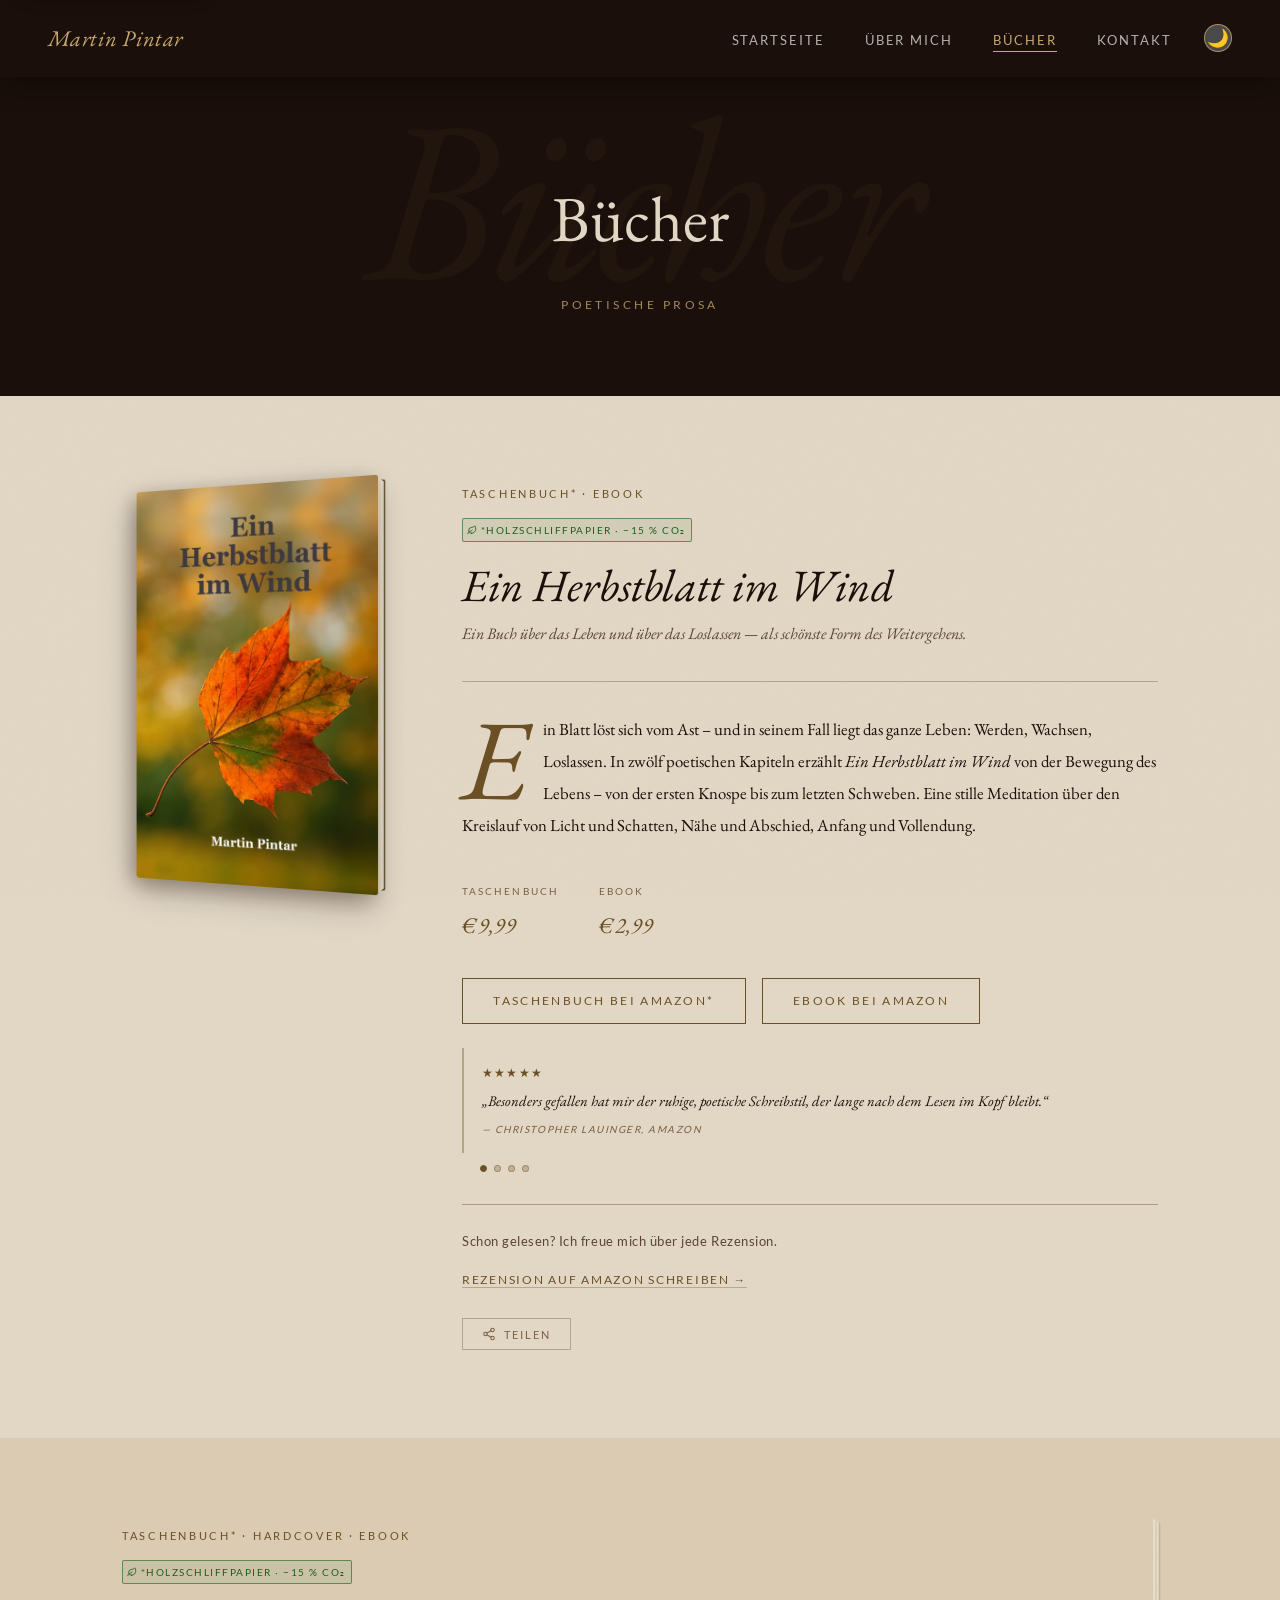
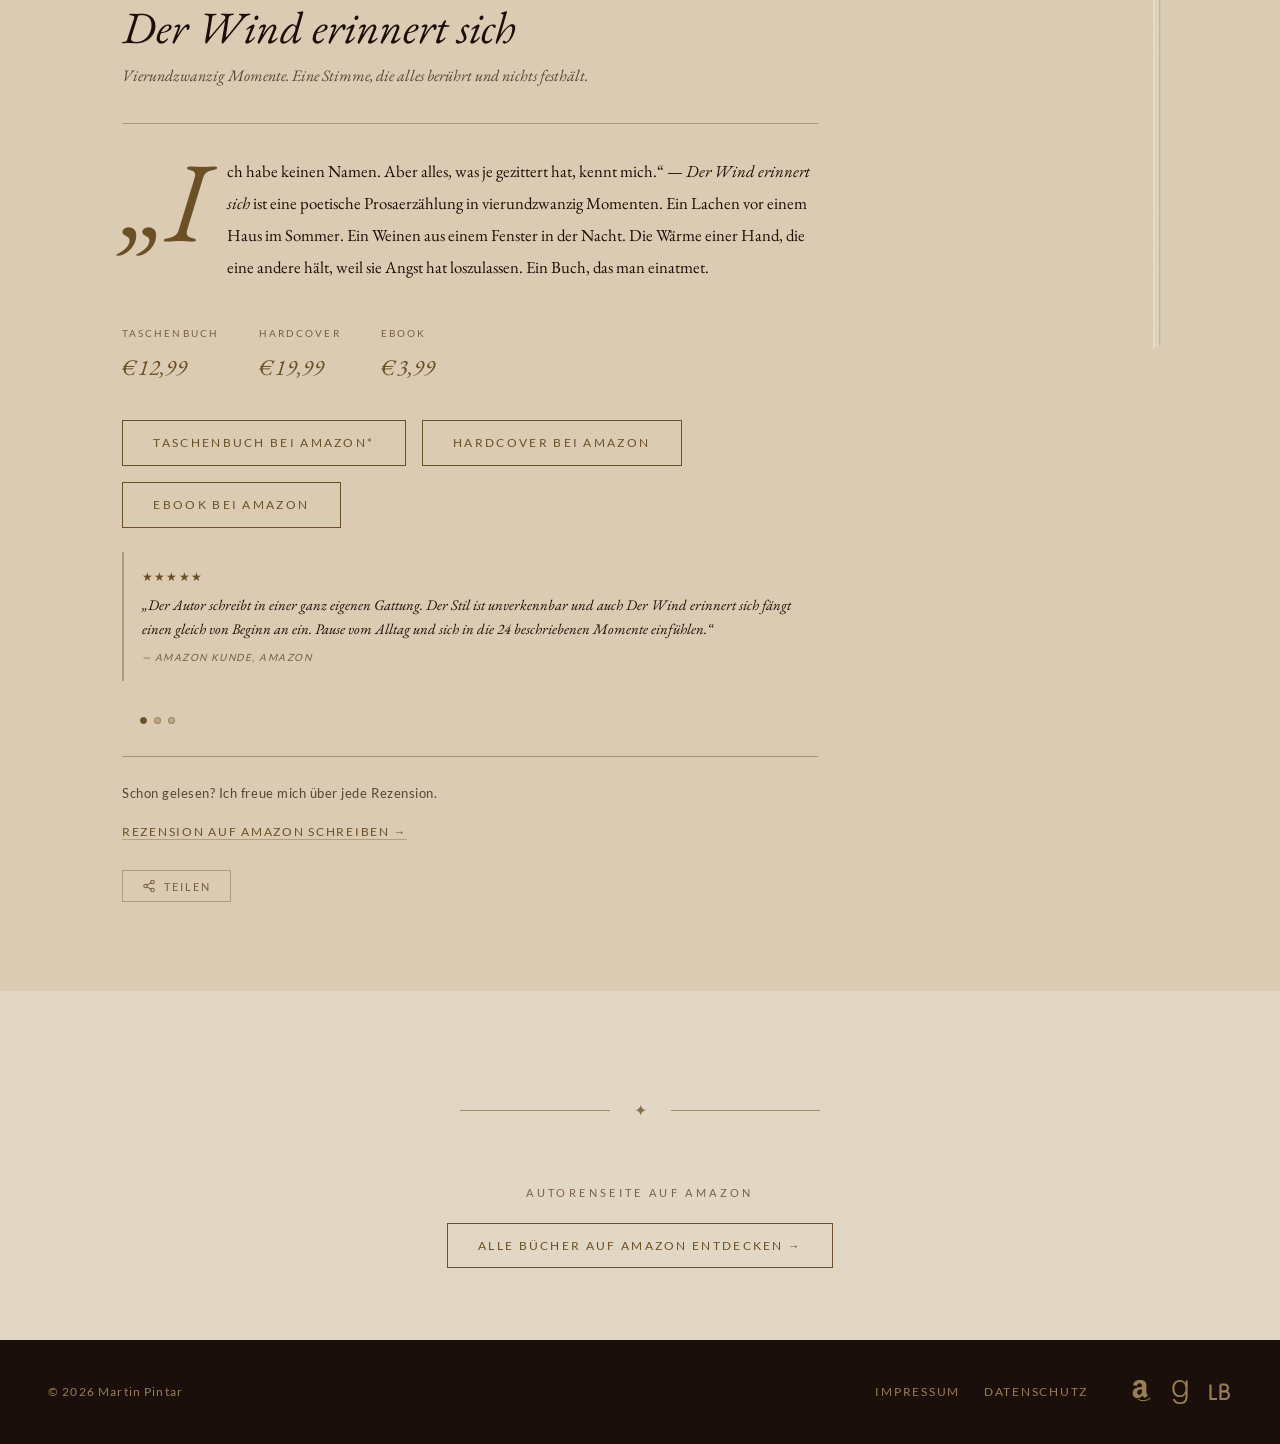
==== commit 85e96aaa: "Über mich: Eintrag der Stadt Klagenfurt am Ende der Biografie (mit Klick-Event)" ====
--- a/buecher/index.html
+++ b/buecher/index.html
@@ -63,8 +63,10 @@
         { "@type": "Offer", "price": "12.99", "priceCurrency": "EUR", "name": "Taschenbuch",
           "url": "https://www.amazon.de/dp/B0HP9TMFHB", "availability": "https://schema.org/InStock",
           "itemOffered": {
-            "@type": "Product",
+            "@type": "Book",
             "name": "Der Wind erinnert sich (Taschenbuch)",
+            "bookFormat": "https://schema.org/Paperback",
+            "isbn": "9798165434686",
             "additionalProperty": {
               "@type": "PropertyValue",
               "name": "Druckpapier",
@@ -82,7 +84,7 @@
   <link rel="preload" href="/assets/fonts/eb-garamond-latin.woff2" as="font" type="font/woff2" crossorigin>
   <link rel="preload" href="/assets/fonts/eb-garamond-italic-latin.woff2" as="font" type="font/woff2" crossorigin>
   <link rel="preload" href="/assets/fonts/lato-400-latin.woff2" as="font" type="font/woff2" crossorigin>
-  <link rel="stylesheet" href="/css/style.css?v=202611051555">
+  <link rel="stylesheet" href="/css/style.css?v=202611091724">
   <!-- Seitenübergang Startseite → Bücher: Cover gleitet an seinen Platz (Chrome, Safari 18.2+).
        Rendern wartet, bis #main geparst ist; der Ziel-Eintrag wird sofort sichtbar gesetzt.
        Bei normaler Navigation (nicht Zurück/Vor) springt die Seite vor dem ersten Frame ohne Animation
@@ -90,6 +92,7 @@
        Die Klasse vt-buch blendet die Startseite sofort aus; die Bücherseite blendet danach langsam ein, die Navigation bleibt als eigene Gruppe stehen. -->
   <link rel="expect" href="#main" blocking="render">
   <script>addEventListener('pagereveal',function(e){if(!e.viewTransition||!location.hash)return;var a=document.getElementById(location.hash.slice(1));var b=a&&a.querySelector('.book-3d');if(!b)return;a.style.transition='none';a.classList.add('visible');var h=document.documentElement;b.style.viewTransitionName='buch-cover';var nv=document.querySelector('.nav');if(nv)nv.style.viewTransitionName='site-nav';h.classList.add('vt-buch');var n=window.navigation&&navigation.activation,t=n?n.navigationType:(performance.getEntriesByType('navigation')[0]||{}).type;if(t==='push'||t==='navigate'){h.style.scrollBehavior='auto';a.scrollIntoView({block:'start',behavior:'instant'});}e.viewTransition.finished.finally(function(){b.style.viewTransitionName='';if(nv)nv.style.viewTransitionName='';h.classList.remove('vt-buch');h.style.scrollBehavior='';});});</script>
+  <link rel="icon" href="/favicon.ico" sizes="any">
   <link rel="icon" type="image/svg+xml" href="/assets/favicon.svg">
   <link rel="icon" type="image/png" sizes="32x32" href="/assets/favicon-32x32.png">
   <link rel="apple-touch-icon" href="/assets/apple-touch-icon.png">
@@ -430,7 +433,7 @@
     </div>
   </dialog>
 
-  <script src="/js/main.js?v=202611051555"></script>
+  <script src="/js/main.js?v=202611091724"></script>
   <script data-goatcounter="https://coolp315.goatcounter.com/count"
           async src="//gc.zgo.at/count.js"></script>
 </body>
--- a/css/style.css
+++ b/css/style.css
@@ -1603,6 +1603,7 @@
   /* Links im Fließtext: feine Unterstreichung, die bei Hover kräftiger wird und näher an die Schrift rückt */
   .impressum-wrap a,
   .form-privacy a,
+  .about-bio__link,
   .contact-email__link,
   .book-entry__review-link {
     text-decoration-line: underline;
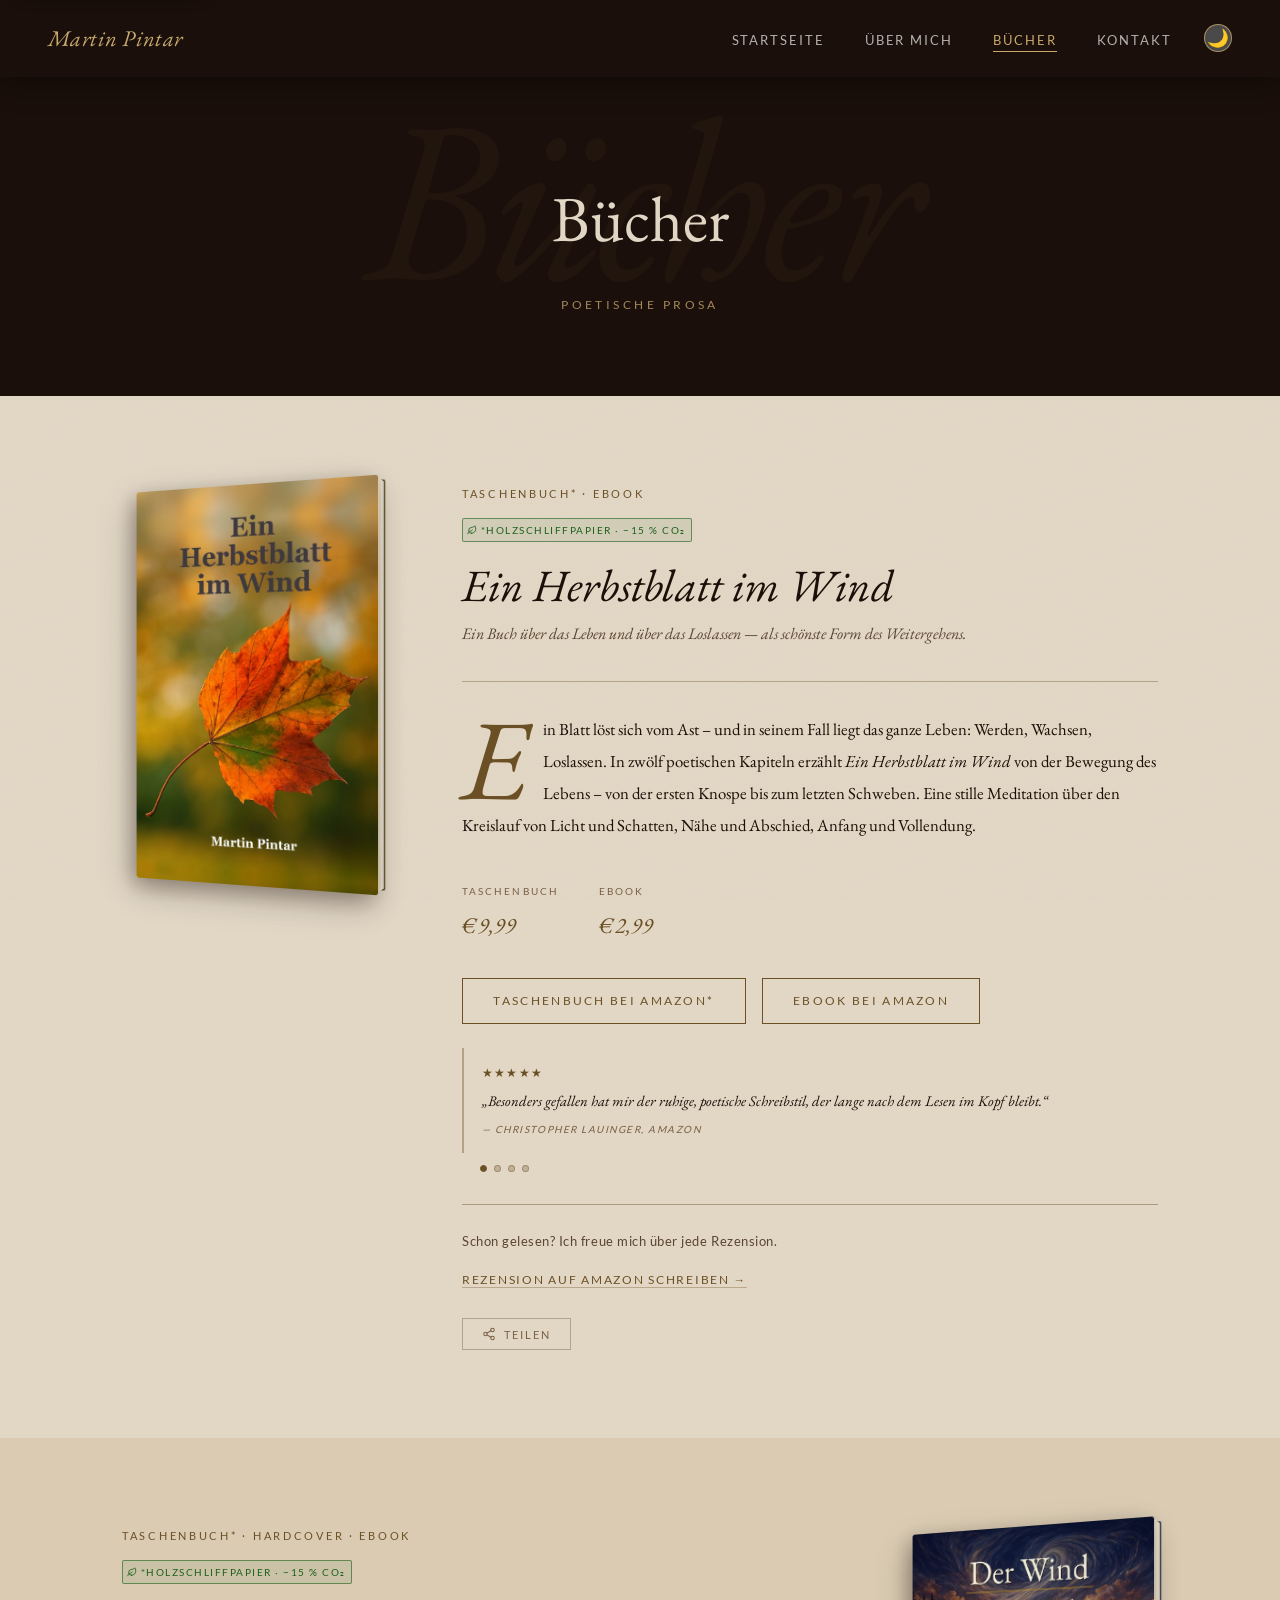
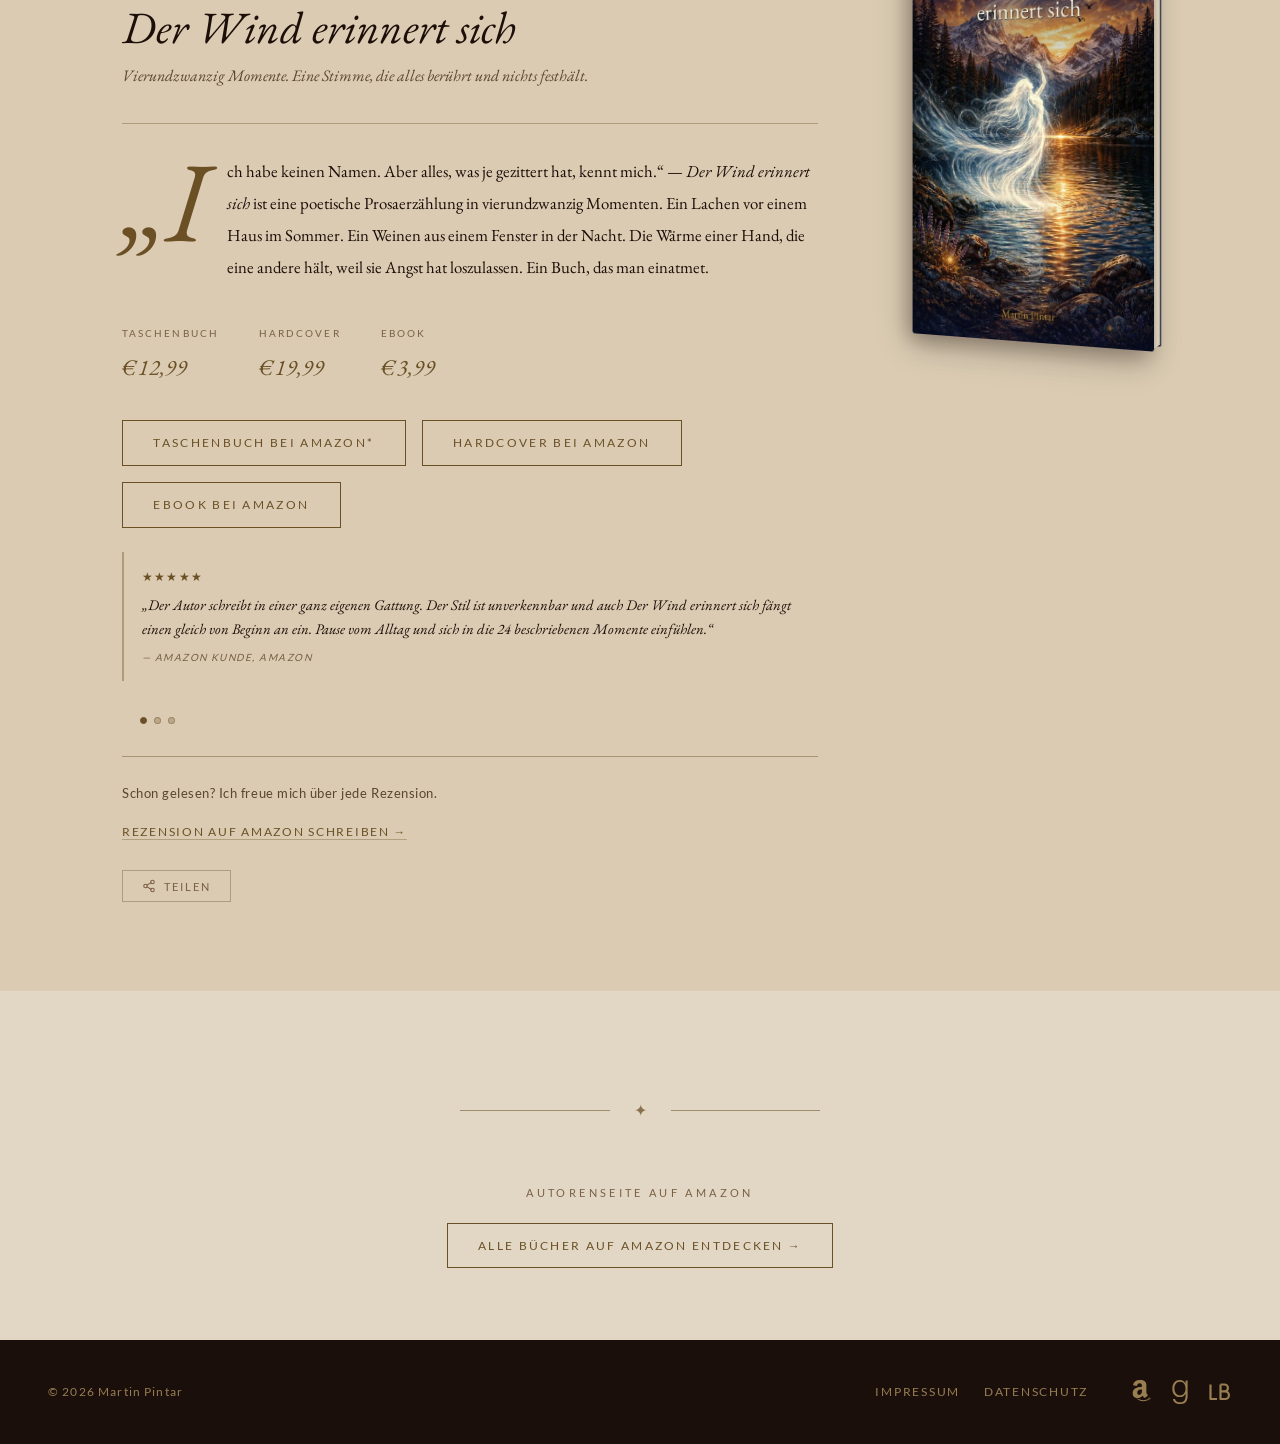
==== commit a058c938: "Einblendung nur mit Skript und CSS-Nesting, Menü schließt beim Drehen, localStorage abgesichert, Zit" ====
--- a/buecher/index.html
+++ b/buecher/index.html
@@ -2,7 +2,7 @@
 <html lang="de">
 <head>
   <meta charset="UTF-8">
-  <script>(function(){var t=localStorage.getItem('mp-theme');if(!t)t=window.matchMedia('(prefers-color-scheme: dark)').matches?'dark':'light';document.documentElement.setAttribute('data-theme',t);})();</script>
+  <script>(function(){document.documentElement.classList.add('js');var t=null;try{t=localStorage.getItem('mp-theme');}catch(e){}if(!t)t=window.matchMedia('(prefers-color-scheme: dark)').matches?'dark':'light';document.documentElement.setAttribute('data-theme',t);})();</script>
   <meta name="viewport" content="width=device-width, initial-scale=1.0">
   <meta name="theme-color" content="#1A0F0A">
   <meta name="description" content="Poetische Prosa über Vergehen und Loslassen: „Ein Herbstblatt im Wind“ und „Der Wind erinnert sich“ — beide Bücher von Martin Pintar jetzt bei Amazon.">
@@ -84,7 +84,7 @@
   <link rel="preload" href="/assets/fonts/eb-garamond-latin.woff2" as="font" type="font/woff2" crossorigin>
   <link rel="preload" href="/assets/fonts/eb-garamond-italic-latin.woff2" as="font" type="font/woff2" crossorigin>
   <link rel="preload" href="/assets/fonts/lato-400-latin.woff2" as="font" type="font/woff2" crossorigin>
-  <link rel="stylesheet" href="/css/style.css?v=202611091724">
+  <link rel="stylesheet" href="/css/style.css?v=202611101211">
   <!-- Seitenübergang Startseite → Bücher: Cover gleitet an seinen Platz (Chrome, Safari 18.2+).
        Rendern wartet, bis #main geparst ist; der Ziel-Eintrag wird sofort sichtbar gesetzt.
        Bei normaler Navigation (nicht Zurück/Vor) springt die Seite vor dem ersten Frame ohne Animation
@@ -433,7 +433,7 @@
     </div>
   </dialog>
 
-  <script src="/js/main.js?v=202611091724"></script>
+  <script src="/js/main.js?v=202611101211" onerror="document.documentElement.classList.remove('js')"></script>
   <script data-goatcounter="https://coolp315.goatcounter.com/count"
           async src="//gc.zgo.at/count.js"></script>
 </body>
--- a/css/style.css
+++ b/css/style.css
@@ -896,14 +896,19 @@
     flex-direction: column;
     align-items: center;
     text-align: center;
-    opacity: 0;
-    transform: translateY(30px);
     transition:
       opacity   0.85s var(--ease-smooth),
       transform 0.85s var(--ease-smooth);
 
     &.visible            { opacity: 1; transform: translateY(0); }
     &:nth-child(2)       { transition-delay: 0.18s; }
+  }
+
+  /* Versteckter Start nur mit laufendem Skript (html.js, gesetzt im Seitenkopf) und
+     nur in Browsern mit CSS-Nesting, denn &.visible steht verschachtelt. Sonst ist der
+     Inhalt sofort da. :where() hält die Spezifität bei (0,1,0), damit .visible gewinnt. */
+  @supports selector(&) {
+    :where(html.js) .book-teaser { opacity: 0; transform: translateY(30px); }
   }
 
   .book-teaser__cover-wrap {
@@ -2396,13 +2401,16 @@
 
   /* Einblenden beim Scrollen (JS setzt .visible), Rückfall für .scroll-reveal */
   .fade-in {
-    opacity: 0;
-    transform: translateY(26px);
     transition:
       opacity   0.9s var(--ease-smooth),
       transform 0.9s var(--ease-smooth);
 
     &.visible { opacity: 1; transform: translateY(0); }
+  }
+
+  /* Wie bei .book-teaser: versteckter Start nur mit Skript und Nesting */
+  @supports selector(&) {
+    :where(html.js) .fade-in { opacity: 0; transform: translateY(26px); }
   }
 
   .fade-in-delay-1.visible    { transition-delay: 0.12s; }
